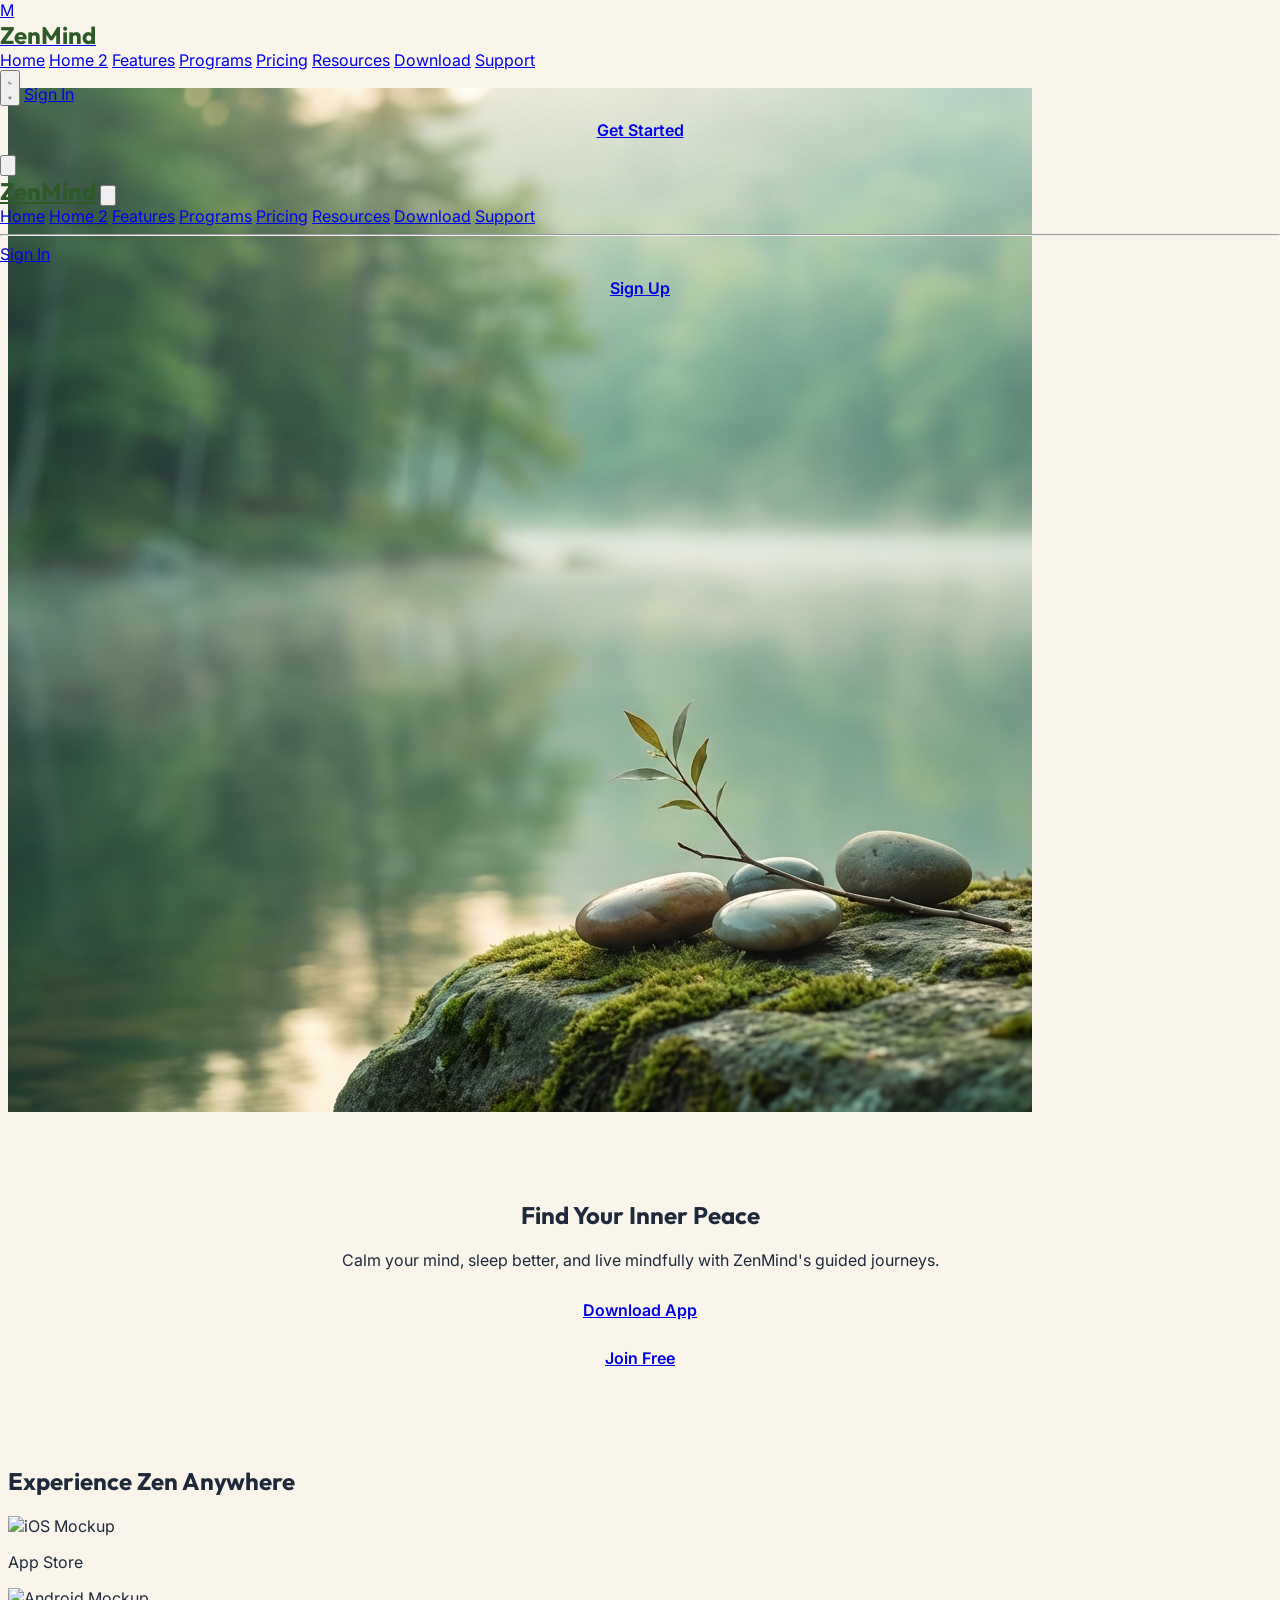
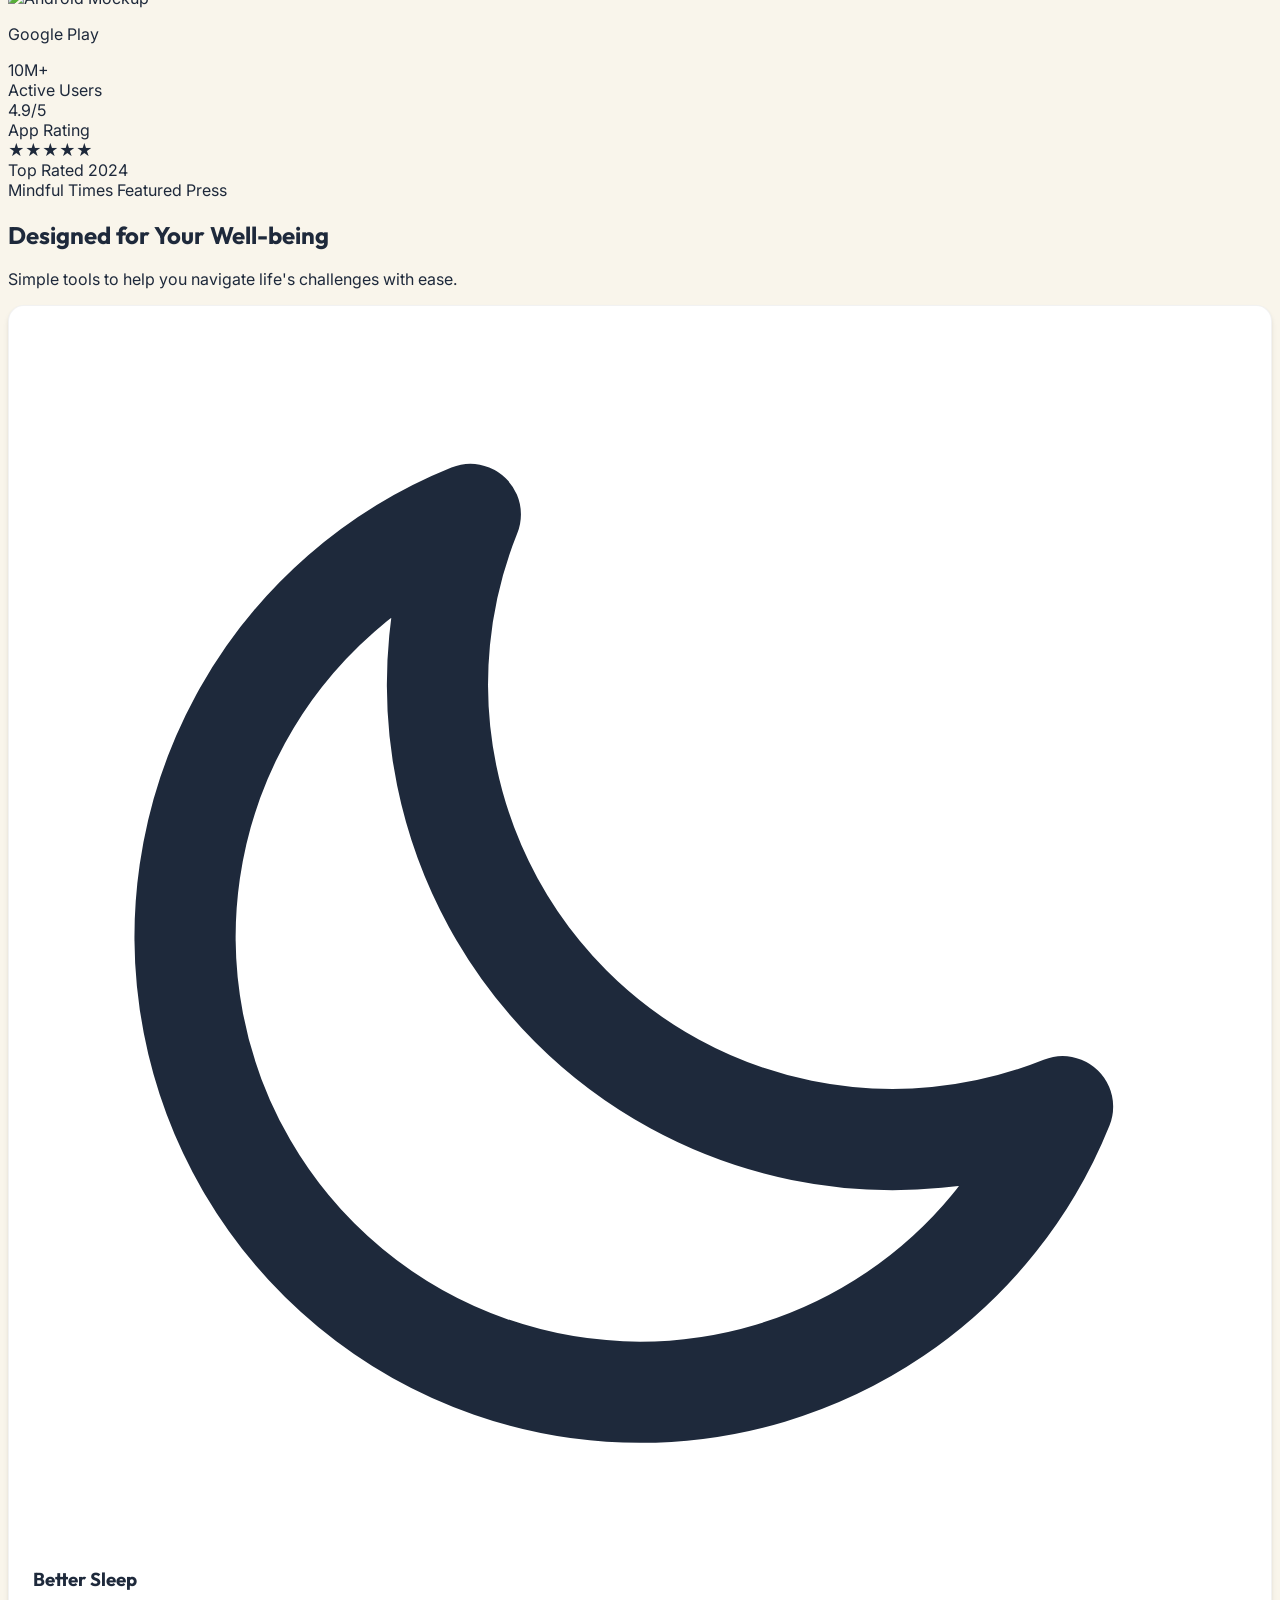
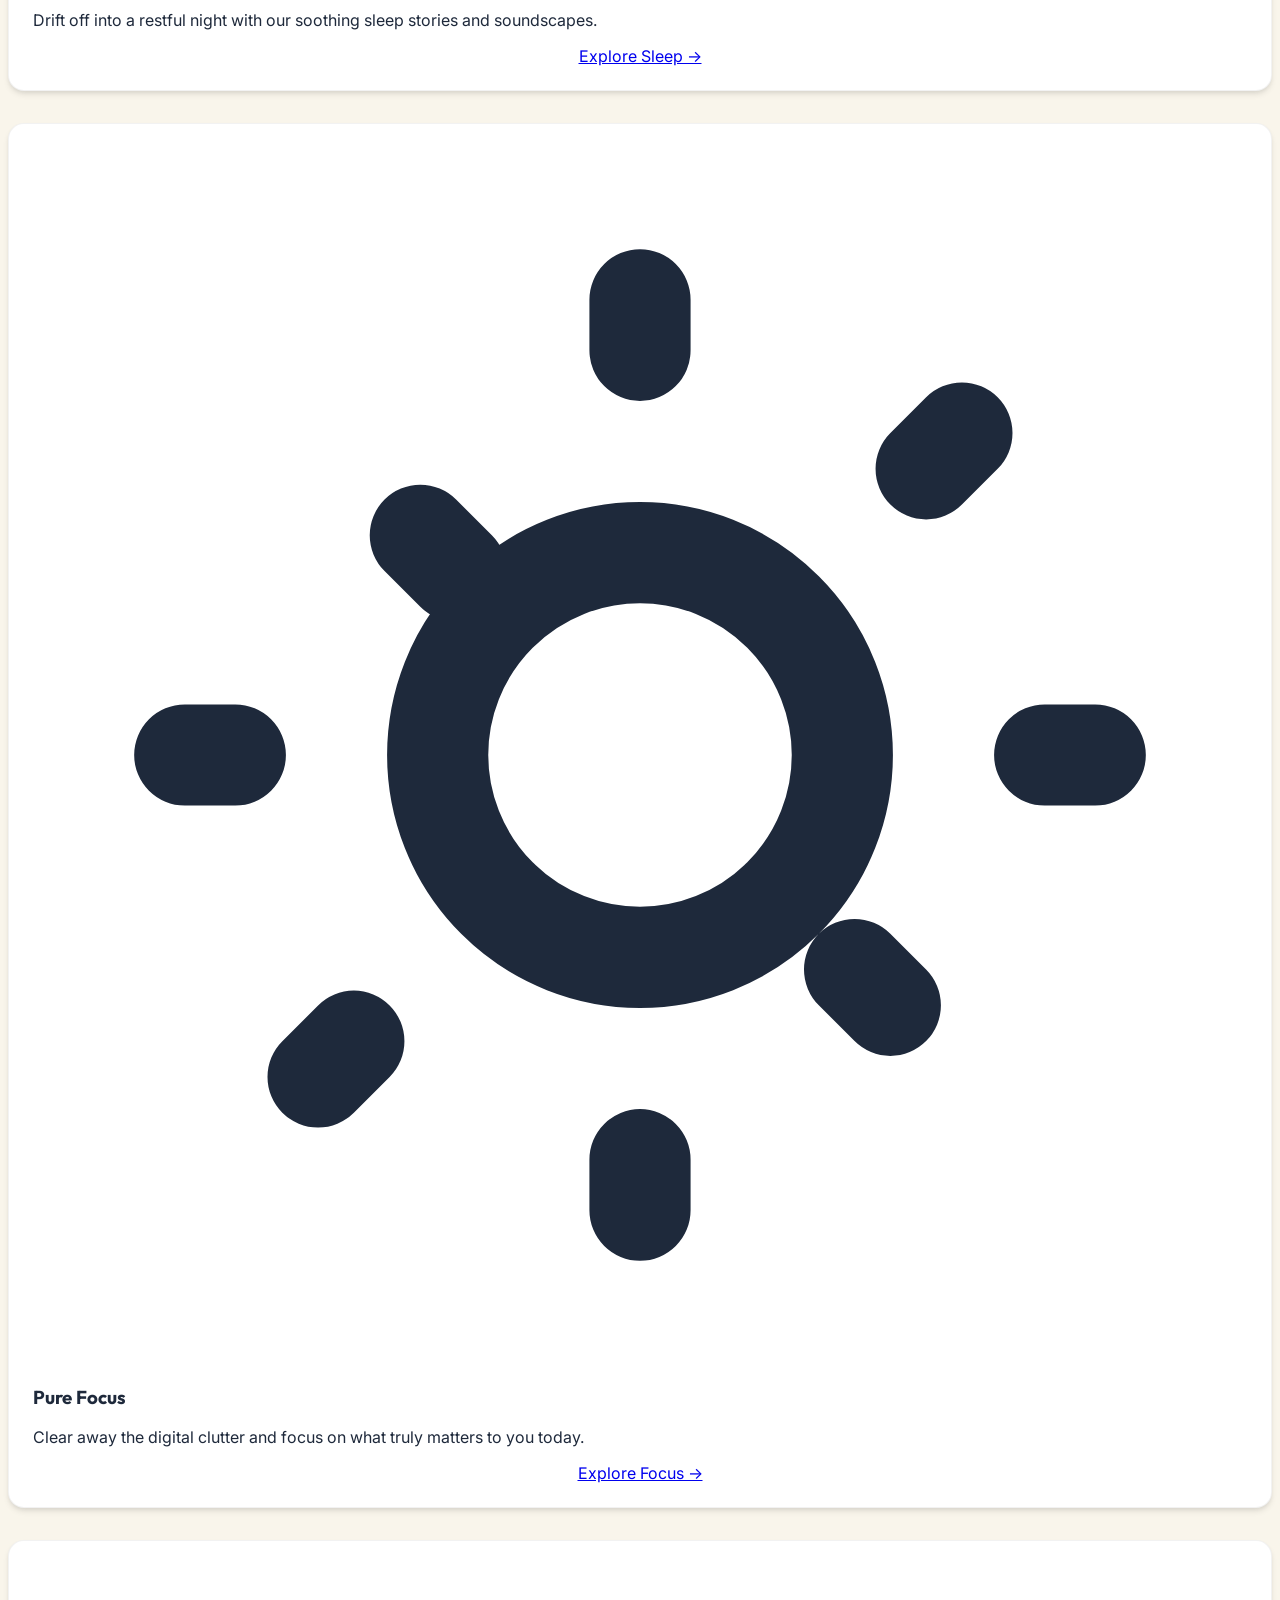
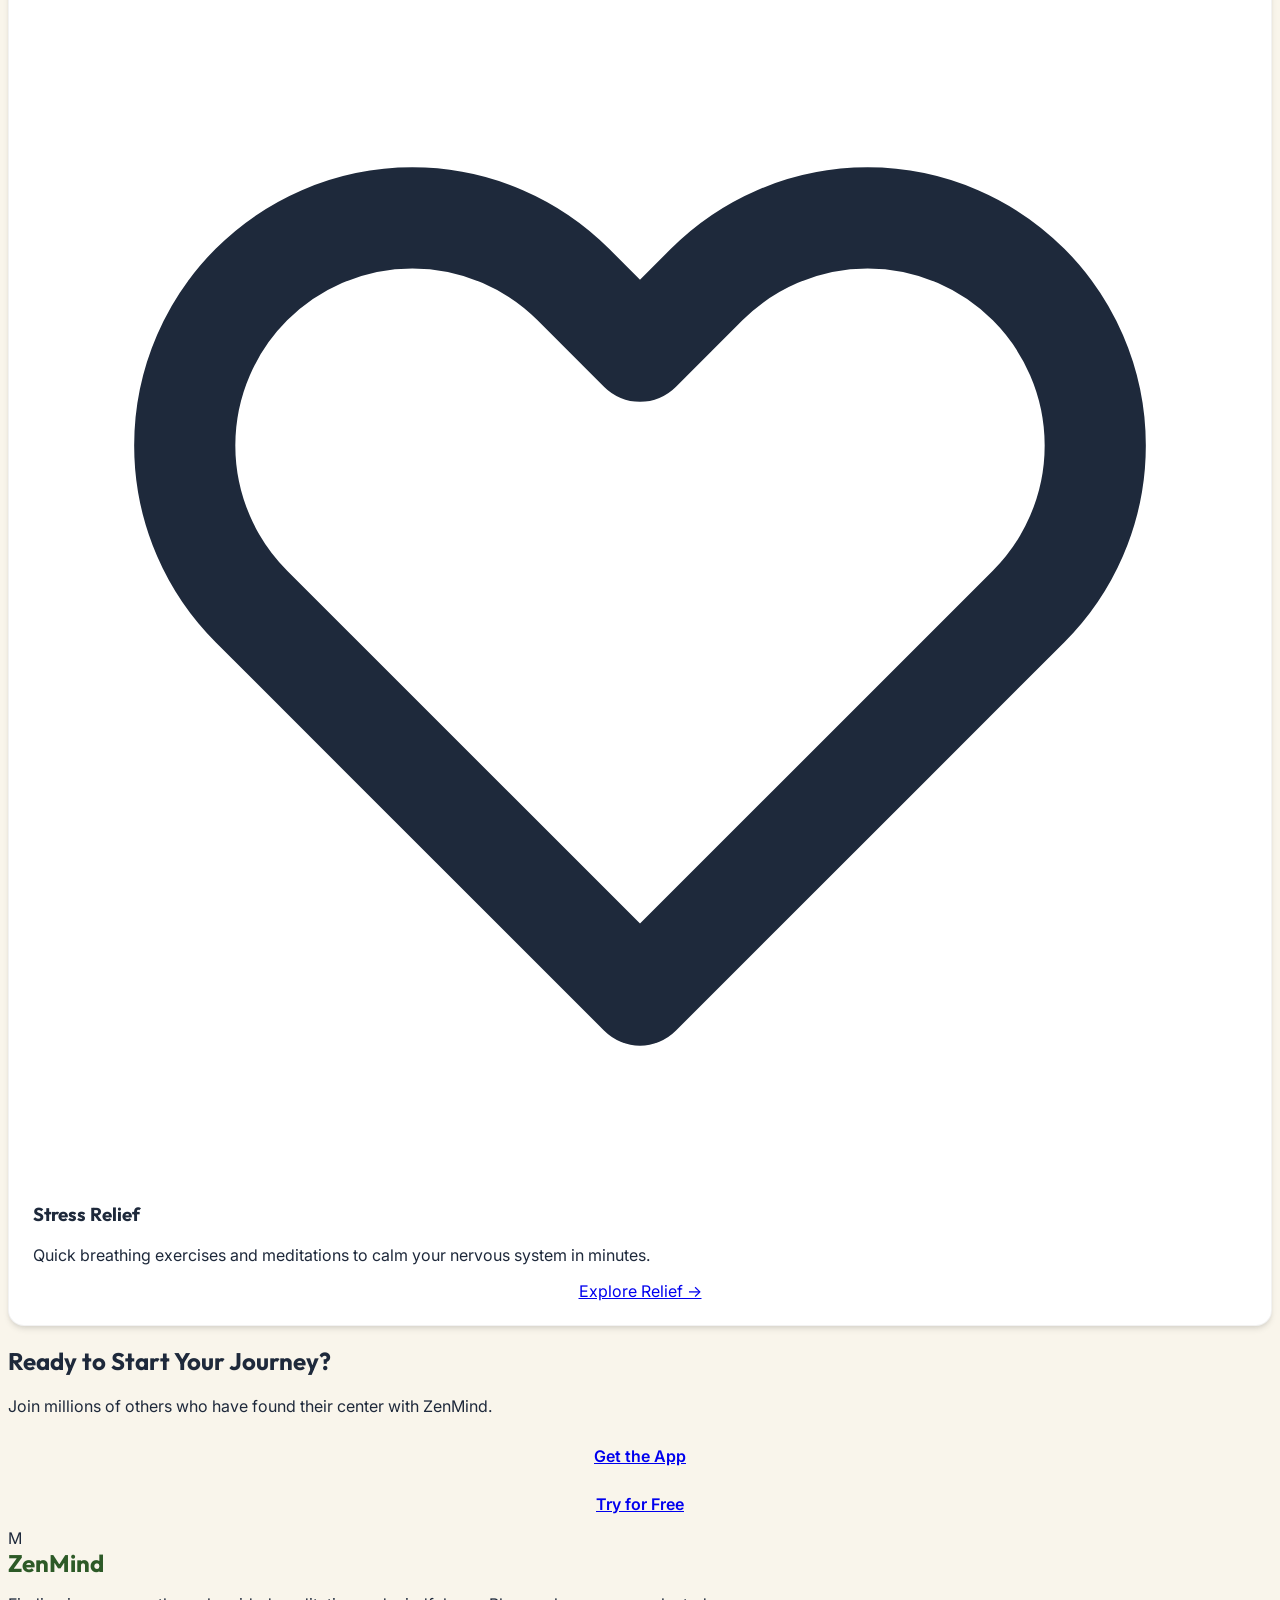
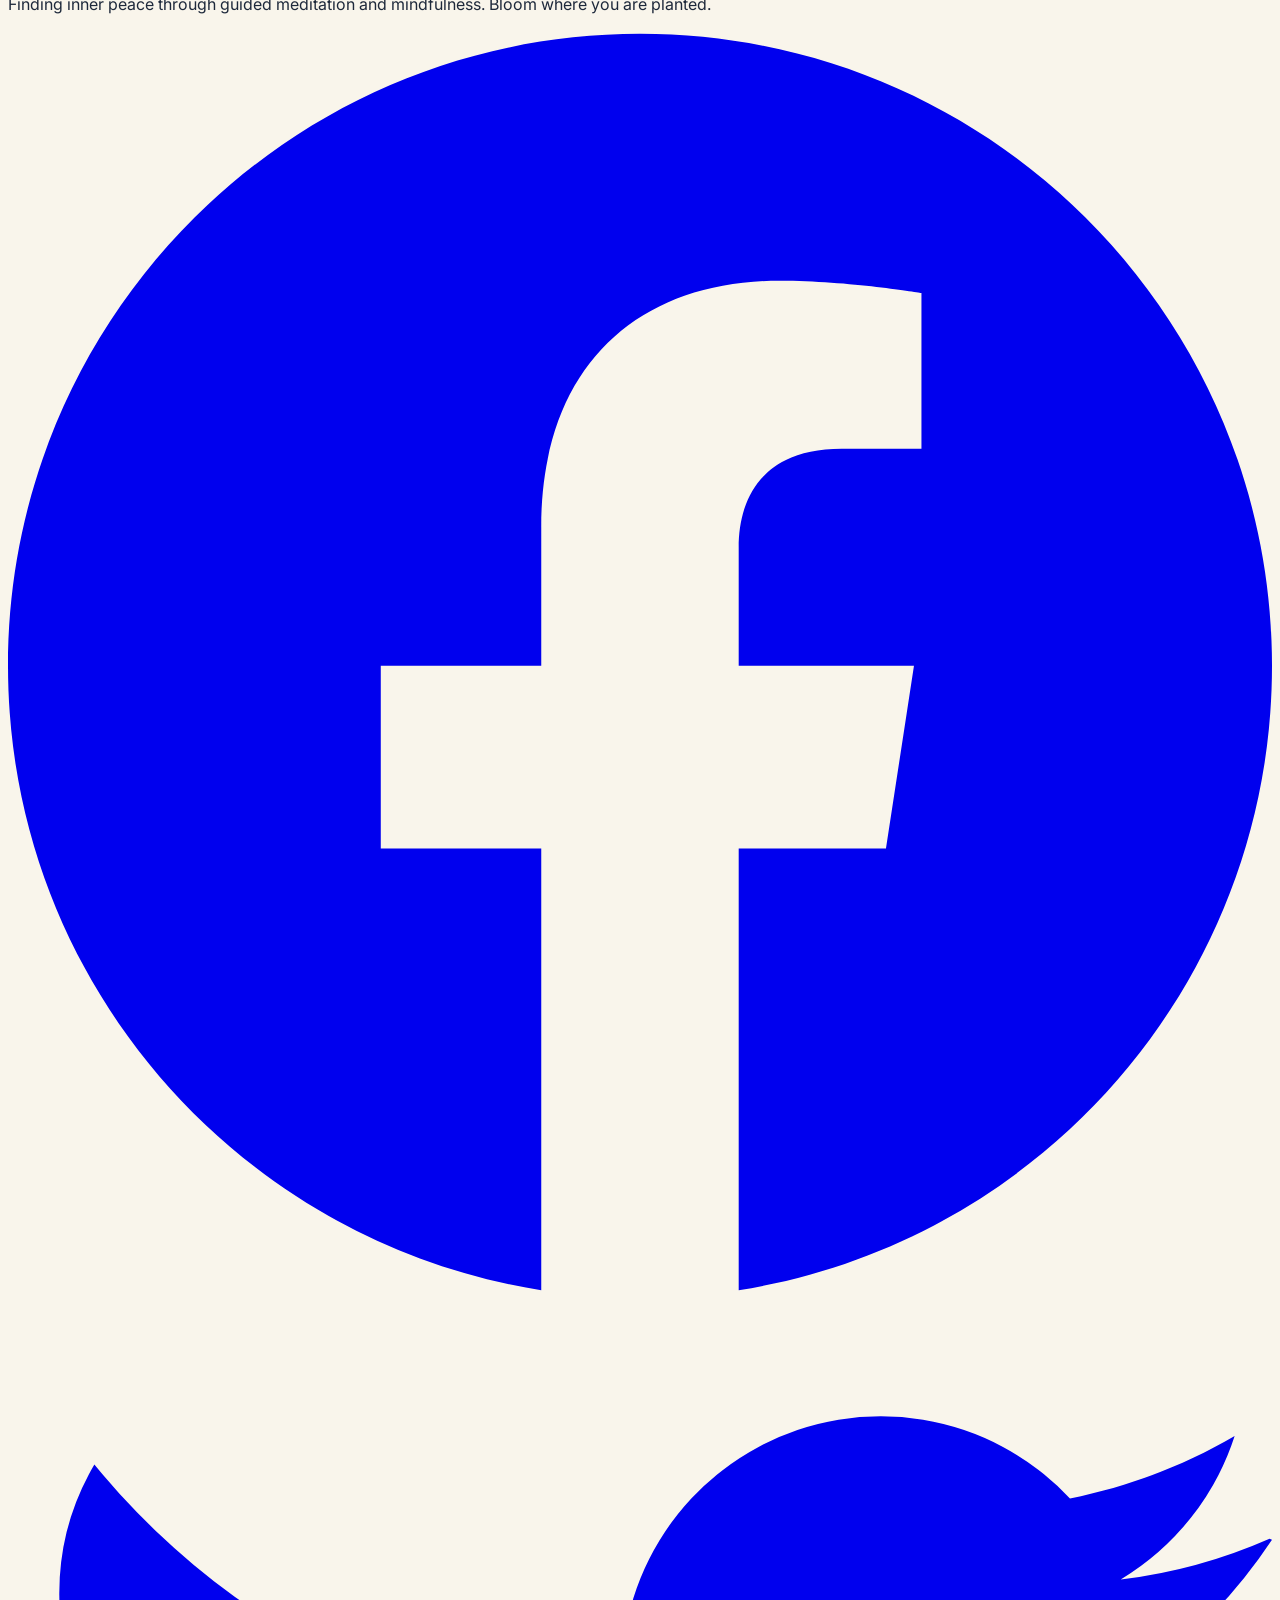
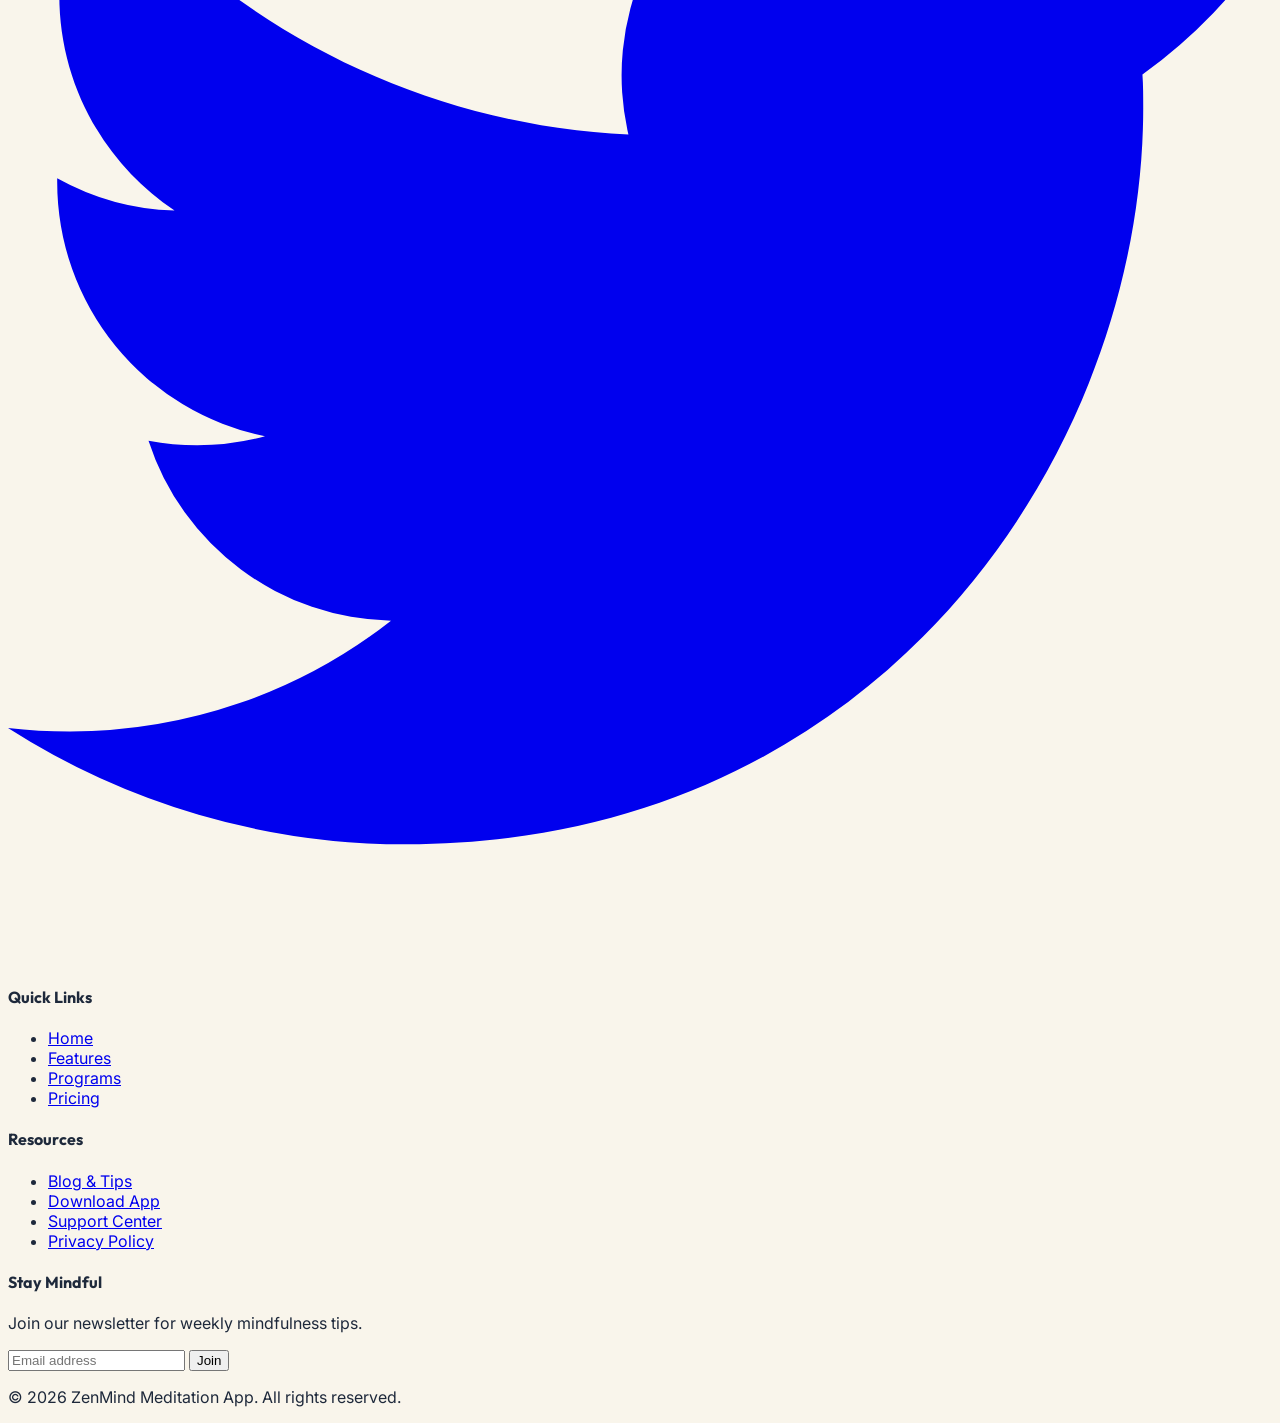
==== index.html @ dbe16c41 "first commit" ====
<!DOCTYPE html>
<html lang="en" class="light">
<head>
    <meta charset="UTF-8">
    <meta name="viewport" content="width=device-width, initial-scale=1.0">
    <title>ZenMind | Find Your Inner Peace</title>
    <link rel="icon" href="favicon.svg" type="image/svg+xml">
    
    <!-- Tailwind CSS CDN -->
    <script src="https://cdn.tailwindcss.com"></script>
    <script>
        tailwind.config = {
            darkMode: 'class',
            theme: {
                extend: {
                    colors: {
                        zenGreen: '#2D5A27',
                        skyBlue: '#A5C9CA',
                        softCream: '#F9F5EB',
                    }
                }
            }
        }
    </script>
    
    <link rel="stylesheet" href="css/styles.css">
    <link rel="stylesheet" href="https://cdnjs.cloudflare.com/ajax/libs/animate.css/4.1.1/animate.min.css"/>
</head>
<body class="bg-softCream dark:bg-slate-900 transition-colors duration-200">

    <!-- Header and Footer are injected by components.js -->

    <main>
        <!-- Hero Section -->
        <section class="relative min-h-[80vh] flex items-center justify-center overflow-hidden">
            <!-- Background Image with Overlay -->
            <div class="absolute inset-0 z-0">
                <img src="img/hero-bg.png" alt="Peaceful landscape" class="w-full h-full object-cover">
                <div class="absolute inset-0 bg-white/60 dark:bg-slate-900/70 backdrop-blur-[2px]"></div>
            </div>

            <!-- Content -->
            <div class="relative z-10 max-w-4xl px-4 text-center hero-title-container animate__animated animate__fadeIn">
                <h1 class="text-4xl md:text-6xl lg:text-7xl font-bold text-slate-900 dark:text-white mb-6 leading-tight">
                    Find Your Inner Peace
                </h1>
                <p class="text-lg md:text-xl text-slate-700 dark:text-slate-300 mb-10 max-w-2xl mx-auto font-medium">
                    Calm your mind, sleep better, and live mindfully with ZenMind's guided journeys.
                </p>
                <div class="flex flex-wrap justify-center gap-4">
                    <a href="download.html" class="btn-consistent bg-zenGreen text-white px-8 py-3 rounded-full hover:bg-green-800 hover-lift hover-glow text-lg">
                        Download App
                    </a>
                    <a href="signup.html" class="btn-consistent border-2 border-zenGreen text-zenGreen dark:text-green-400 dark:border-green-400 px-8 py-3 rounded-full hover:bg-zenGreen/10 hover-lift text-lg">
                        Join Free
                    </a>
                </div>
            </div>
        </section>

        <!-- App Preview Section -->
        <section class="py-20 px-4 bg-white dark:bg-slate-800">
            <div class="max-w-6xl mx-auto text-center">
                <h2 class="text-3xl md:text-4xl font-bold mb-12 dark:text-white">Experience Zen Anywhere</h2>
                <div class="flex flex-col md:flex-row items-center justify-center gap-12">
                    <div class="w-full max-w-xs hover-lift animate__animated animate__fadeInLeft">
                        <img src="https://via.placeholder.com/300x600.png?text=ZenMind+App+iOS" alt="iOS Mockup" class="rounded-[3rem] shadow-2xl border-8 border-slate-900">
                        <p class="mt-4 font-semibold dark:text-white">App Store</p>
                    </div>
                    <div class="hidden lg:block w-px h-64 bg-slate-200 dark:bg-slate-700"></div>
                    <div class="w-full max-w-xs hover-lift animate__animated animate__fadeInRight">
                        <img src="https://via.placeholder.com/300x600.png?text=ZenMind+App+Android" alt="Android Mockup" class="rounded-[3rem] shadow-2xl border-8 border-slate-900">
                        <p class="mt-4 font-semibold dark:text-white">Google Play</p>
                    </div>
                </div>
            </div>
        </section>

        <!-- Trust Signals -->
        <section class="py-12 bg-slate-50 dark:bg-slate-900 border-y border-slate-100 dark:border-slate-800">
            <div class="max-w-7xl mx-auto px-4">
                <div class="grid grid-cols-2 md:grid-cols-4 gap-8 text-center items-center">
                    <div>
                        <div class="text-3xl font-bold text-zenGreen">10M+</div>
                        <div class="text-sm text-slate-600 dark:text-slate-400 font-semibold mt-1 uppercase tracking-wider">Active Users</div>
                    </div>
                    <div>
                        <div class="text-3xl font-bold text-zenGreen">4.9/5</div>
                        <div class="text-sm text-slate-600 dark:text-slate-400 font-semibold mt-1 uppercase tracking-wider">App Rating</div>
                    </div>
                    <div class="flex justify-center flex-col items-center">
                        <div class="flex gap-1 text-yellow-500 mb-1">
                            ★★★★★
                        </div>
                        <div class="text-sm text-slate-600 dark:text-slate-400 font-semibold uppercase tracking-wider">Top Rated 2024</div>
                    </div>
                    <div class="flex flex-col items-center">
                         <span class="text-2xl font-serif italic text-slate-400">Mindful Times</span>
                         <span class="text-xs text-slate-500 uppercase">Featured Press</span>
                    </div>
                </div>
            </div>
        </section>

        <!-- Quick Benefits -->
        <section class="py-24 px-4 bg-softCream dark:bg-slate-800">
            <div class="max-w-7xl mx-auto">
                <div class="text-center mb-16">
                    <h2 class="text-3xl md:text-5xl font-bold mb-4 dark:text-white">Designed for Your Well-being</h2>
                    <p class="text-slate-700 dark:text-slate-300 max-w-2xl mx-auto font-medium">Simple tools to help you navigate life's challenges with ease.</p>
                </div>
                <div class="grid grid-cols-1 md:grid-cols-3 gap-8 card-grid-container">
                    <!-- Benefit 1 -->
                    <div class="card-premium flex flex-col items-center text-center group">
                        <div class="w-16 h-16 bg-blue-100 dark:bg-blue-900/30 rounded-2xl flex items-center justify-center text-blue-600 mb-6 group-hover:scale-110 transition-transform">
                            <svg class="w-8 h-8" fill="none" stroke="currentColor" viewBox="0 0 24 24"><path stroke-linecap="round" stroke-linejoin="round" stroke-width="2" d="M20.354 15.354A9 9 0 018.646 3.646 9.003 9.003 0 0012 21a9.003 9.003 0 008.354-5.646z"></path></svg>
                        </div>
                        <h3 class="text-xl font-bold mb-3 dark:text-white">Better Sleep</h3>
                        <p class="text-slate-600 dark:text-slate-400 mb-6 font-medium">Drift off into a restful night with our soothing sleep stories and soundscapes.</p>
                        <div class="card-cta-wrapper">
                            <a href="features.html" class="text-zenGreen font-bold hover:underline">Explore Sleep →</a>
                        </div>
                    </div>
                    <!-- Benefit 2 -->
                    <div class="card-premium flex flex-col items-center text-center group">
                        <div class="w-16 h-16 bg-green-100 dark:bg-green-900/30 rounded-2xl flex items-center justify-center text-zenGreen mb-6 group-hover:scale-110 transition-transform">
                            <svg class="w-8 h-8" fill="none" stroke="currentColor" viewBox="0 0 24 24"><path stroke-linecap="round" stroke-linejoin="round" stroke-width="2" d="M12 3v1m0 16v1m9-9h-1M4 12H3m15.364-6.364l-.707.707M6.343 17.657l-.707.707M16.242 16.242l.707.707M7.657 7.657l.707.707M16 12a4 4 0 11-8 0 4 4 0 018 0z"></path></svg>
                        </div>
                        <h3 class="text-xl font-bold mb-3 dark:text-white">Pure Focus</h3>
                        <p class="text-slate-600 dark:text-slate-400 mb-6 font-medium">Clear away the digital clutter and focus on what truly matters to you today.</p>
                        <div class="card-cta-wrapper">
                            <a href="features.html" class="text-zenGreen font-bold hover:underline">Explore Focus →</a>
                        </div>
                    </div>
                    <!-- Benefit 3 -->
                    <div class="card-premium flex flex-col items-center text-center group">
                        <div class="w-16 h-16 bg-orange-100 dark:bg-orange-900/30 rounded-2xl flex items-center justify-center text-orange-600 mb-6 group-hover:scale-110 transition-transform">
                            <svg class="w-8 h-8" fill="none" stroke="currentColor" viewBox="0 0 24 24"><path stroke-linecap="round" stroke-linejoin="round" stroke-width="2" d="M4.318 6.318a4.5 4.5 0 000 6.364L12 20.364l7.682-7.682a4.5 4.5 0 00-6.364-6.364L12 7.636l-1.318-1.318a4.5 4.5 0 00-6.364 0z"></path></svg>
                        </div>
                        <h3 class="text-xl font-bold mb-3 dark:text-white">Stress Relief</h3>
                        <p class="text-slate-600 dark:text-slate-400 mb-6 font-medium">Quick breathing exercises and meditations to calm your nervous system in minutes.</p>
                        <div class="card-cta-wrapper">
                            <a href="features.html" class="text-zenGreen font-bold hover:underline">Explore Relief →</a>
                        </div>
                    </div>
                </div>
            </div>
        </section>

        <!-- Final CTA Banner -->
        <section class="py-24 px-4 bg-zenGreen text-white text-center">
            <div class="max-w-4xl mx-auto">
                <h2 class="text-4xl md:text-5xl font-bold mb-6">Ready to Start Your Journey?</h2>
                <p class="text-xl mb-10 text-green-100 opacity-90">Join millions of others who have found their center with ZenMind.</p>
                <div class="flex flex-wrap justify-center gap-6">
                    <a href="download.html" class="btn-consistent bg-white text-zenGreen hover:bg-green-50 hover-lift text-lg px-10">Get the App</a>
                    <a href="signup.html" class="btn-consistent border-2 border-white text-white hover:bg-white/10 hover-lift text-lg px-10">Try for Free</a>
                </div>
            </div>
        </section>
    </main>

    <!-- Shared Components Loader -->
    <script src="js/components.js"></script>
    <script>
        // Smooth scrolling for anchor links
        document.querySelectorAll('a[href^="#"]').forEach(anchor => {
            anchor.addEventListener('click', function (e) {
                e.preventDefault();
                document.querySelector(this.getAttribute('href')).scrollIntoView({
                    behavior: 'smooth'
                });
            });
        });
    </script>
</body>
</html>
---- css/styles.css ----
@import url('https://fonts.googleapis.com/css2?family=Inter:wght@300;400;500;600;700&family=Outfit:wght@400;500;600;700&display=swap');

:root {
    --brand-primary: #2D5A27; /* Zen Green */
    --brand-secondary: #A5C9CA; /* Sky Blue */
    --brand-accent: #E7AB79; /* Soft Peach/Orange */
    --bg-light: #F9F5EB; /* Soft Cream */
    --bg-dark: #1E293B; /* Deep Charcoal */
    --card-light: #FFFFFF;
    --card-dark: #334155;
    --text-primary-light: #1E293B;
    --text-secondary-light: #64748B;
    --text-primary-dark: #F8FAFC;
    --text-secondary-dark: #CBD5E1;
    
    /* Consistency tokens */
    --nav-height-desktop: 80px;
    --nav-height-mobile: 64px;
    --btn-height: 48px;
    --btn-radius: 8px;
    --transition-fast: 0.2s ease-in-out;
}

/* Dark/Light Mode Utilities */
html.dark {
    background-color: var(--bg-dark);
    color: var(--text-primary-dark);
}

html.light {
    background-color: var(--bg-light);
    color: var(--text-primary-light);
}

body {
    font-family: 'Inter', sans-serif;
    transition: background-color var(--transition-fast), color var(--transition-fast);
}

h1, h2, h3, h4, .brand-font {
    font-family: 'Outfit', sans-serif;
    font-weight: 700;
}

/* Requirement: Brand name font consistency */
.brand-name {
    font-size: 1.5rem;
    font-weight: 700;
    color: var(--brand-primary);
}

/* Requirement: Button height consistency */
.btn-consistent {
    height: var(--btn-height);
    display: flex;
    align-items: center;
    justify-content: center;
    padding: 0 1.5rem;
    border-radius: var(--btn-radius);
    transition: all var(--transition-fast);
    font-weight: 600;
}

/* Requirement: Card contrast */
.card-premium {
    background-color: var(--card-light);
    border: 1px solid rgba(0, 0, 0, 0.05);
    box-shadow: 0 4px 6px -1px rgba(0, 0, 0, 0.1), 0 2px 4px -1px rgba(0, 0, 0, 0.06);
    border-radius: 1rem;
    padding: 1.5rem;
}

.dark .card-premium {
    background-color: var(--card-dark);
    border-color: rgba(255, 255, 255, 0.1);
}

/* Animations */
.hover-lift {
    transition: transform var(--transition-fast);
}
.hover-lift:hover {
    transform: translateY(-4px);
}

.hover-glow:hover {
    box-shadow: 0 0 15px rgba(45, 90, 39, 0.4);
}

/* Requirement: Scrollbar fix */
.fixed-nav {
    position: fixed;
    top: 0;
    left: 0;
    right: 0;
    z-index: 50;
    background: inherit;
}

/* Requirement: Center H1 and spacing */
.hero-title-container {
    padding-top: 4rem;
    padding-bottom: 4rem;
    text-align: center;
}

/* Requirement: CTA alignment in cards */
.card-grid-container {
    display: grid;
    gap: 2rem;
}

.card-cta-wrapper {
    margin-top: auto;
    display: flex;
    justify-content: center;
}

/* Requirement: Footer link visibility */
.footer-link:hover {
    color: var(--brand-secondary) !important;
}

/* Dashboard Sidebar */
.dashboard-sidebar {
    height: 100vh;
    position: sticky;
    top: 0;
}

.active-nav-item {
    background-color: rgba(45, 90, 39, 0.1);
    color: var(--brand-primary);
    border-left: 4px solid var(--brand-primary);
}
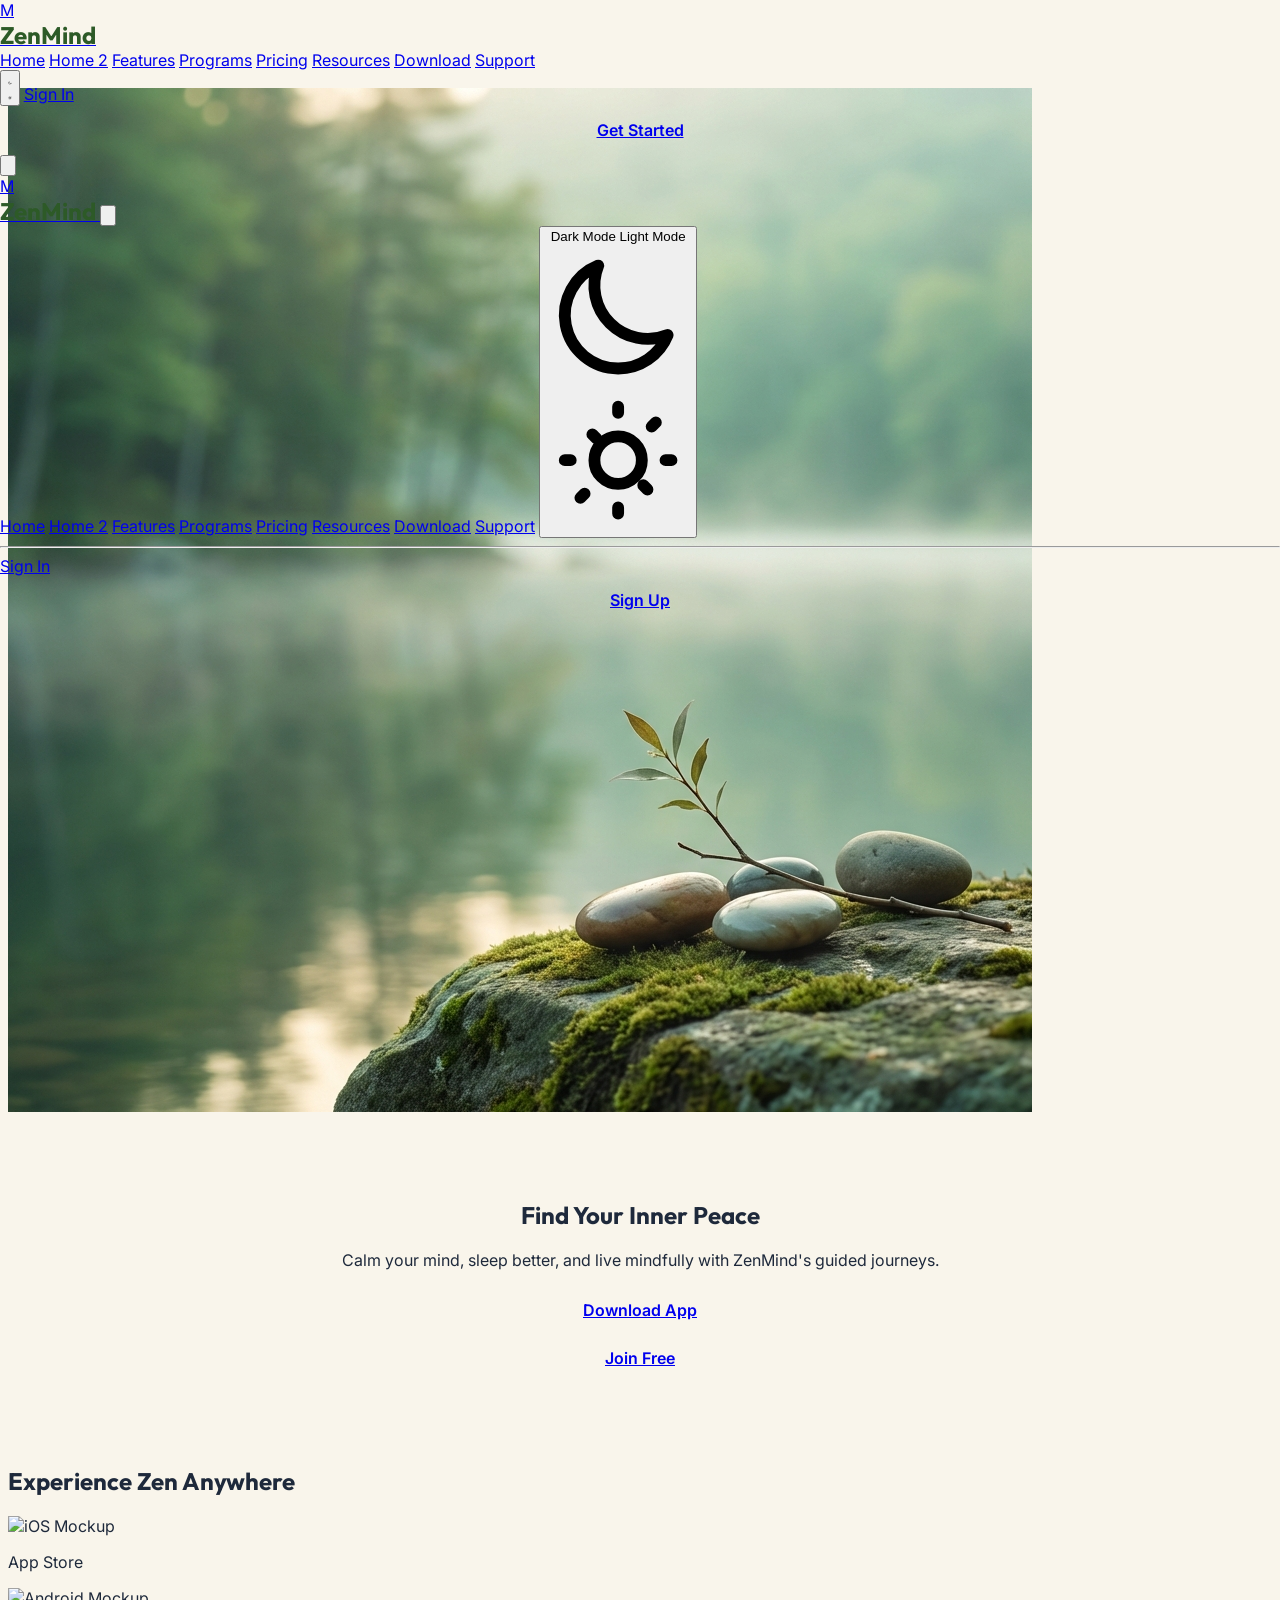
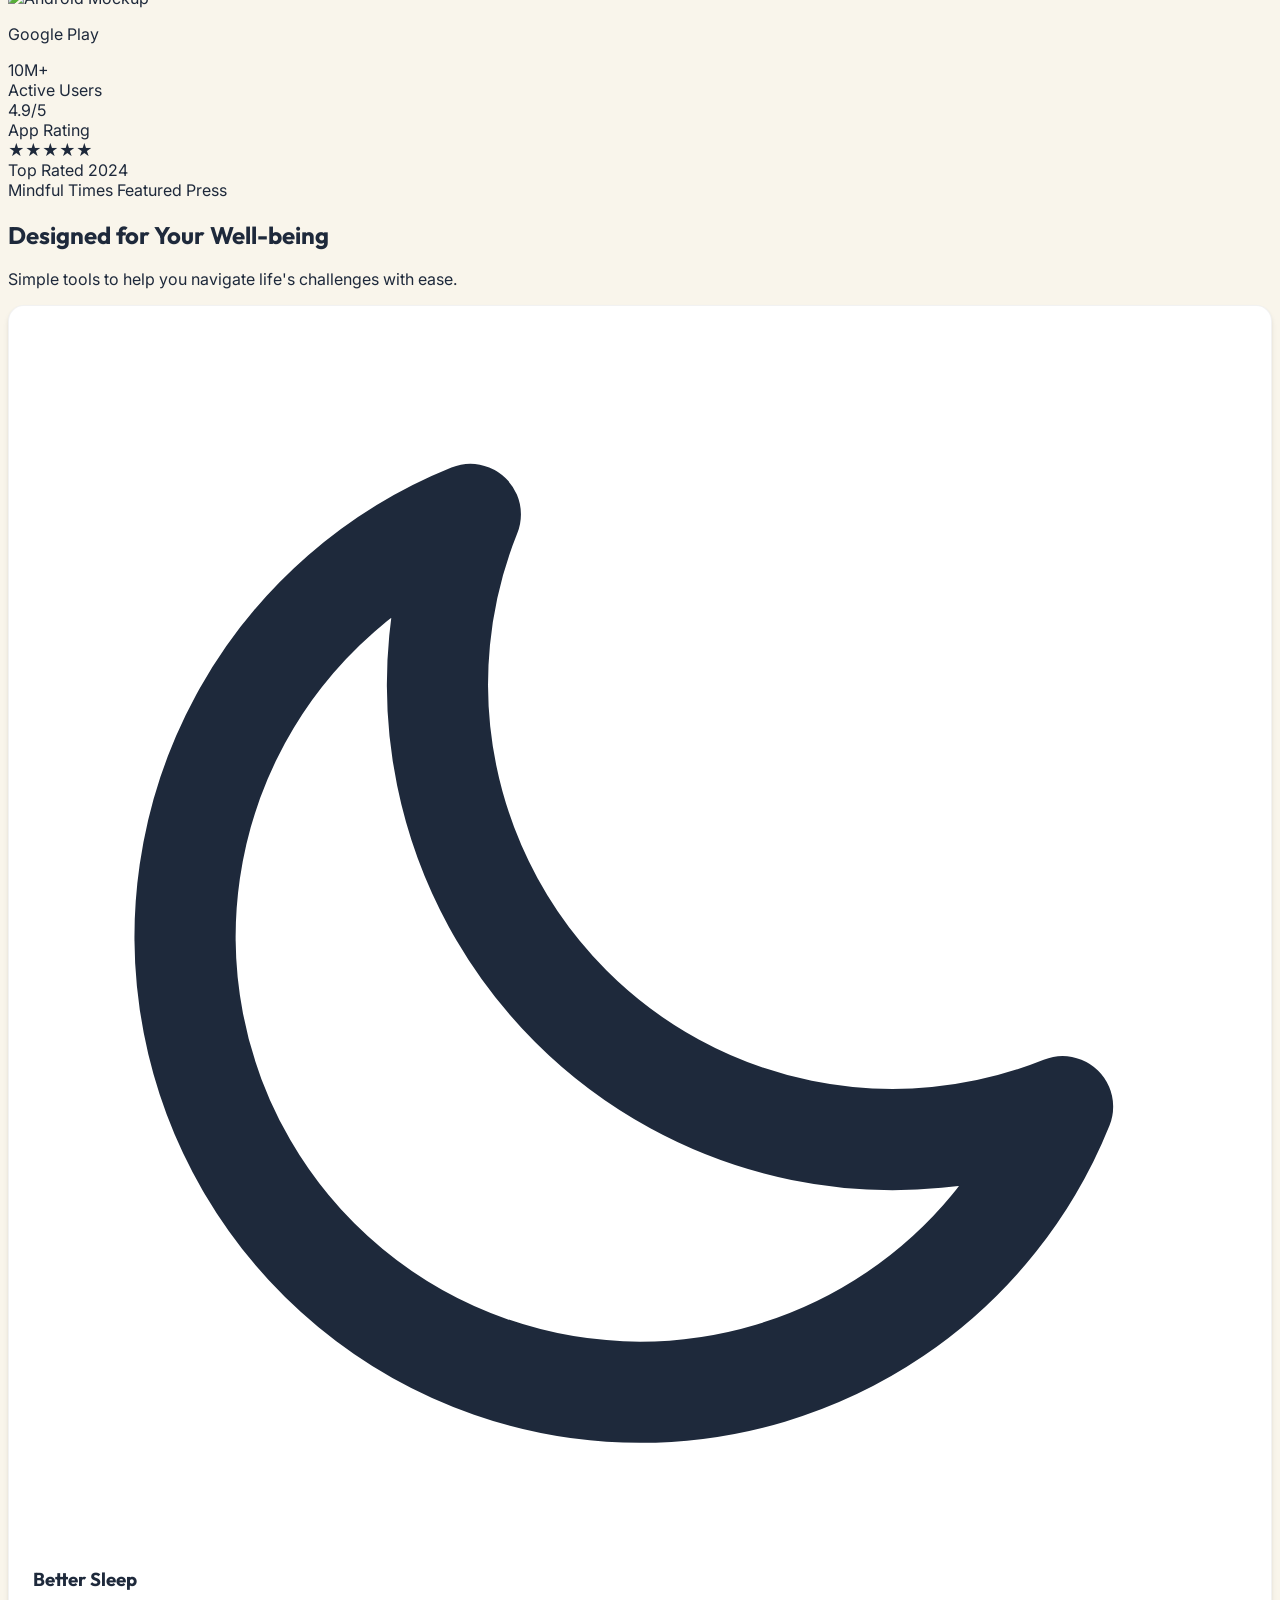
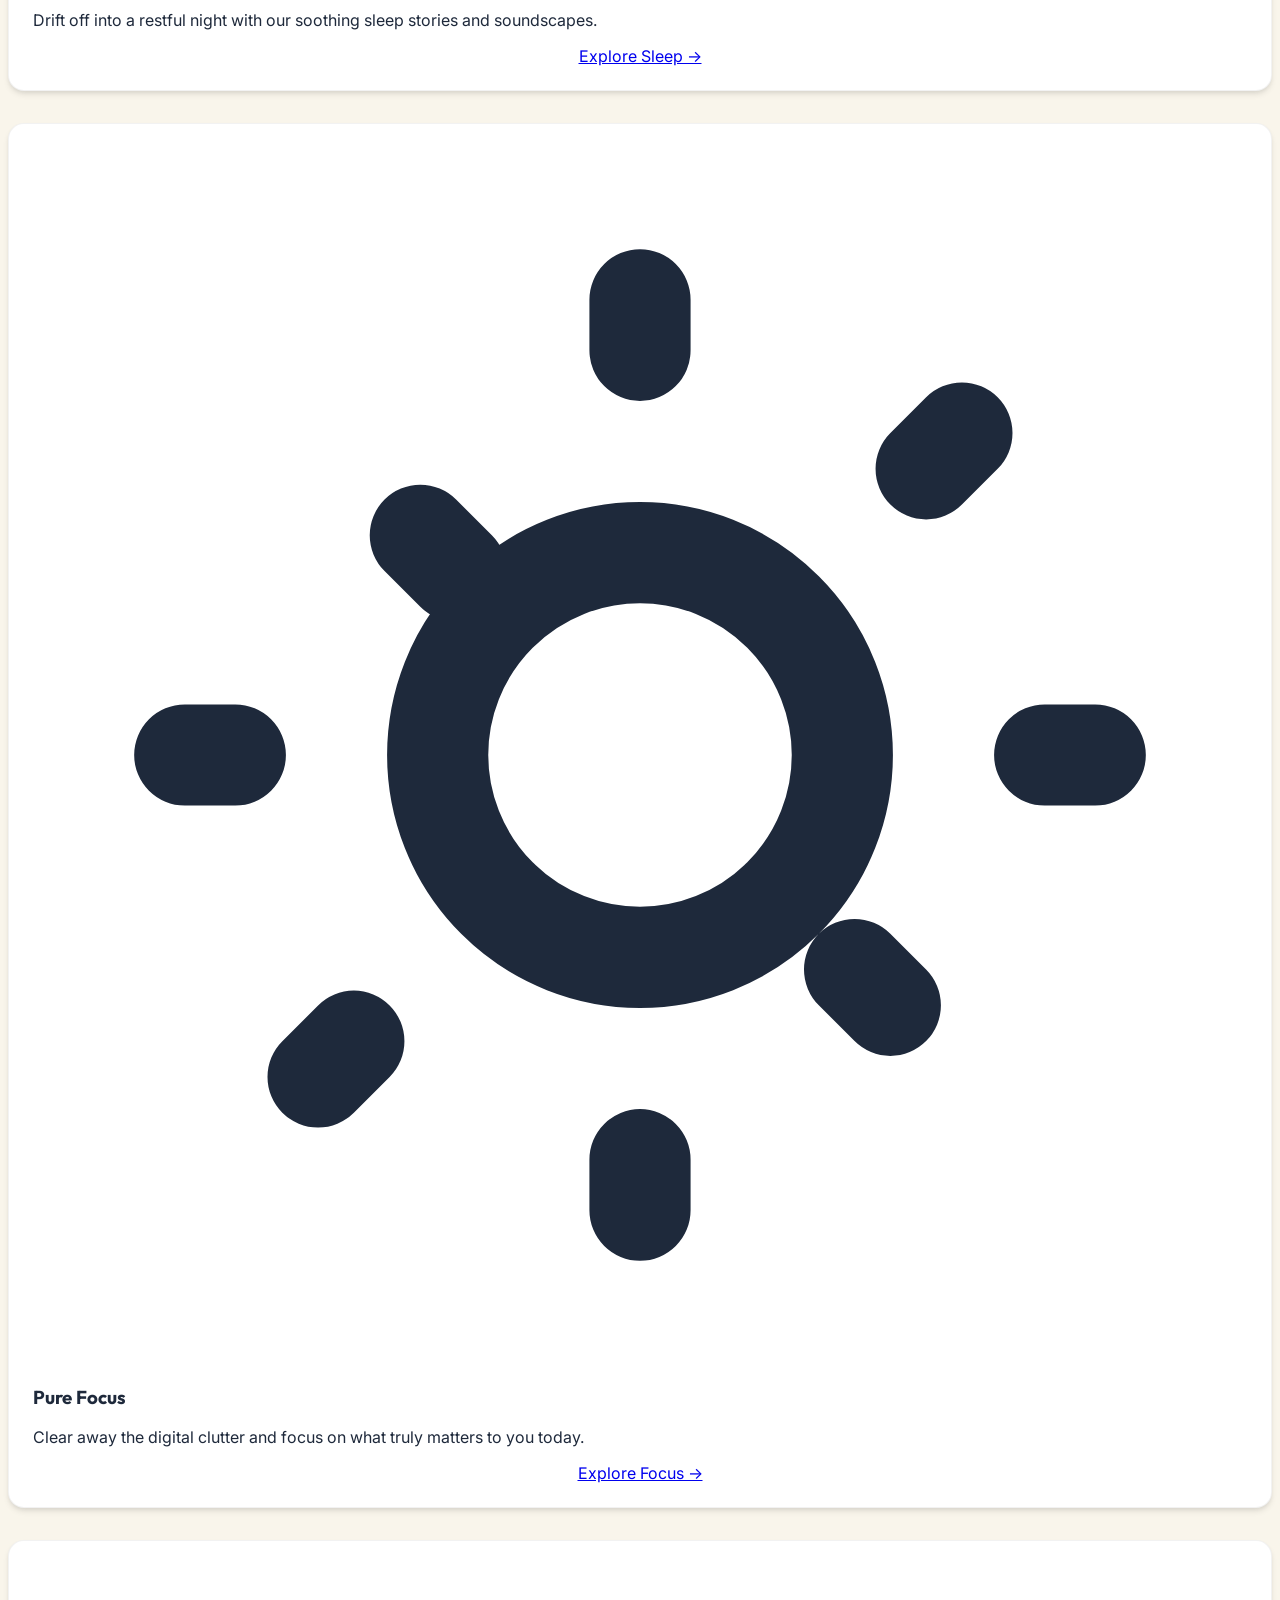
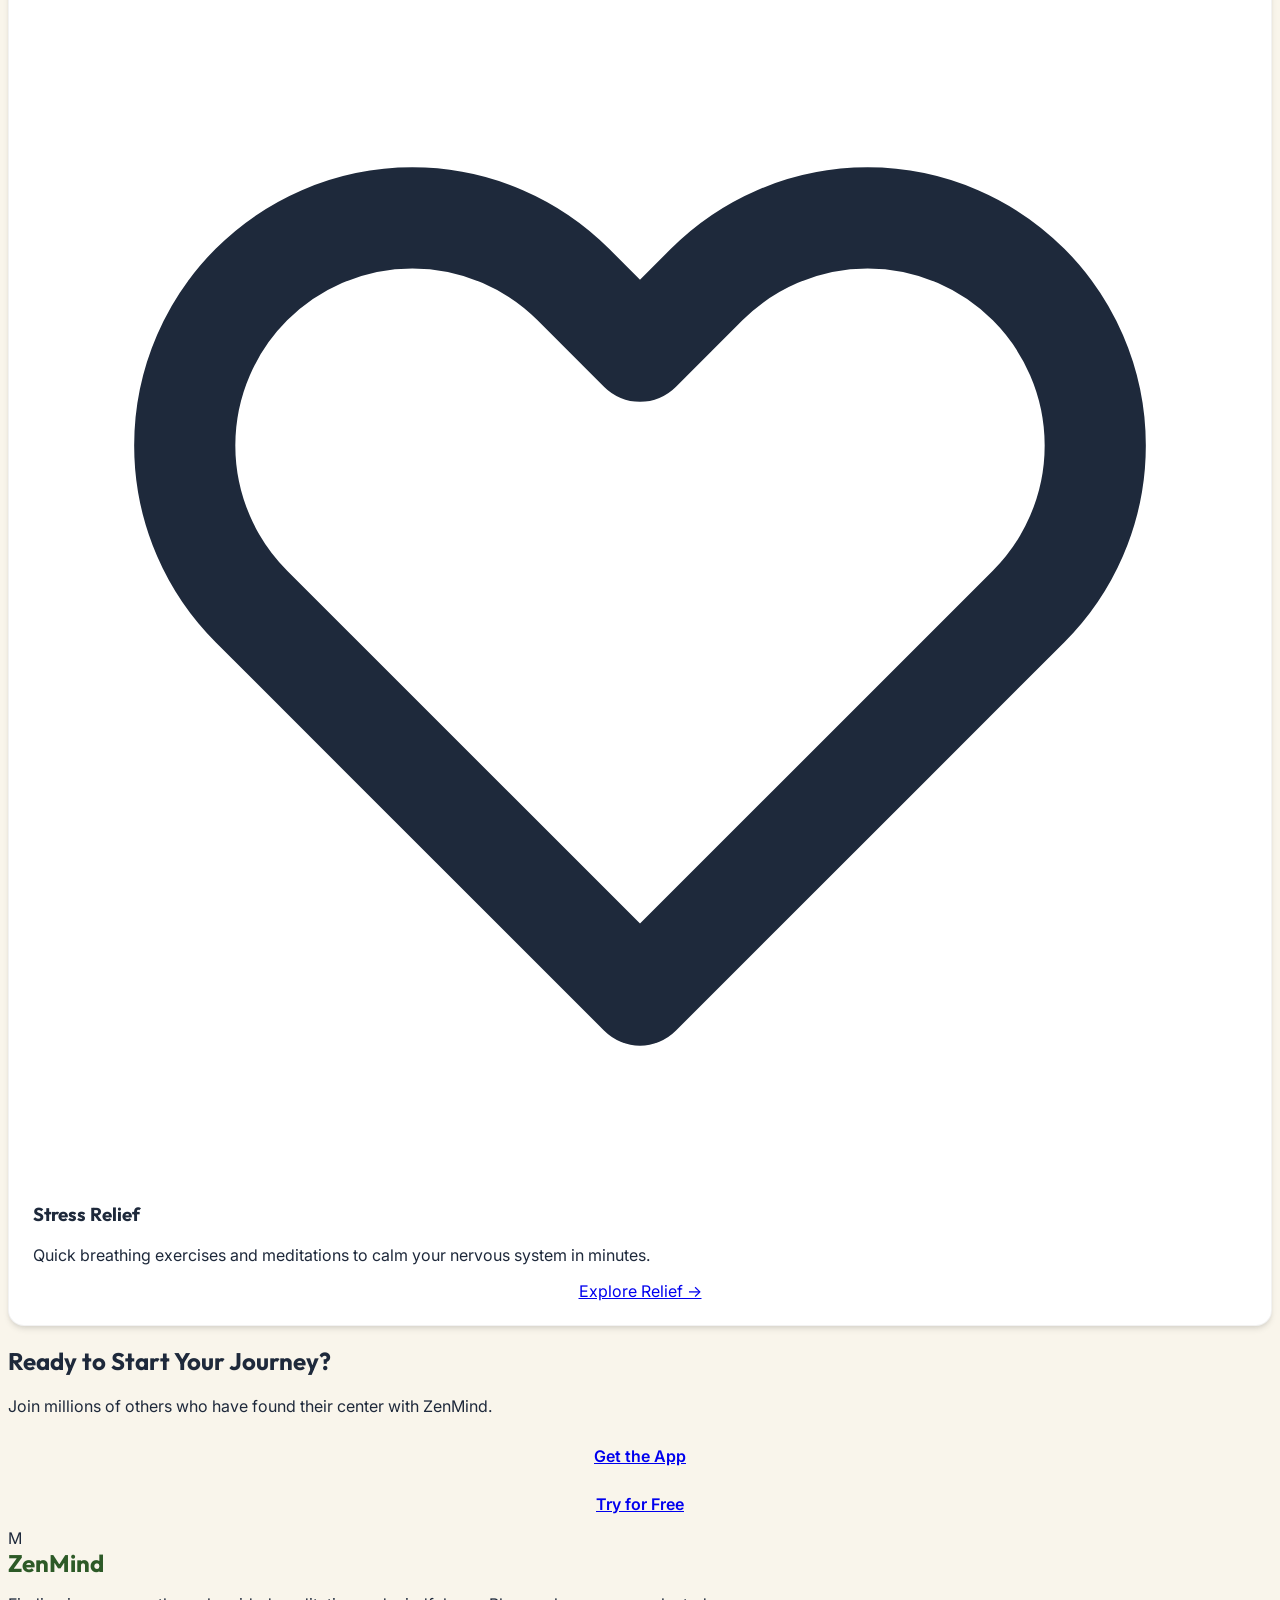
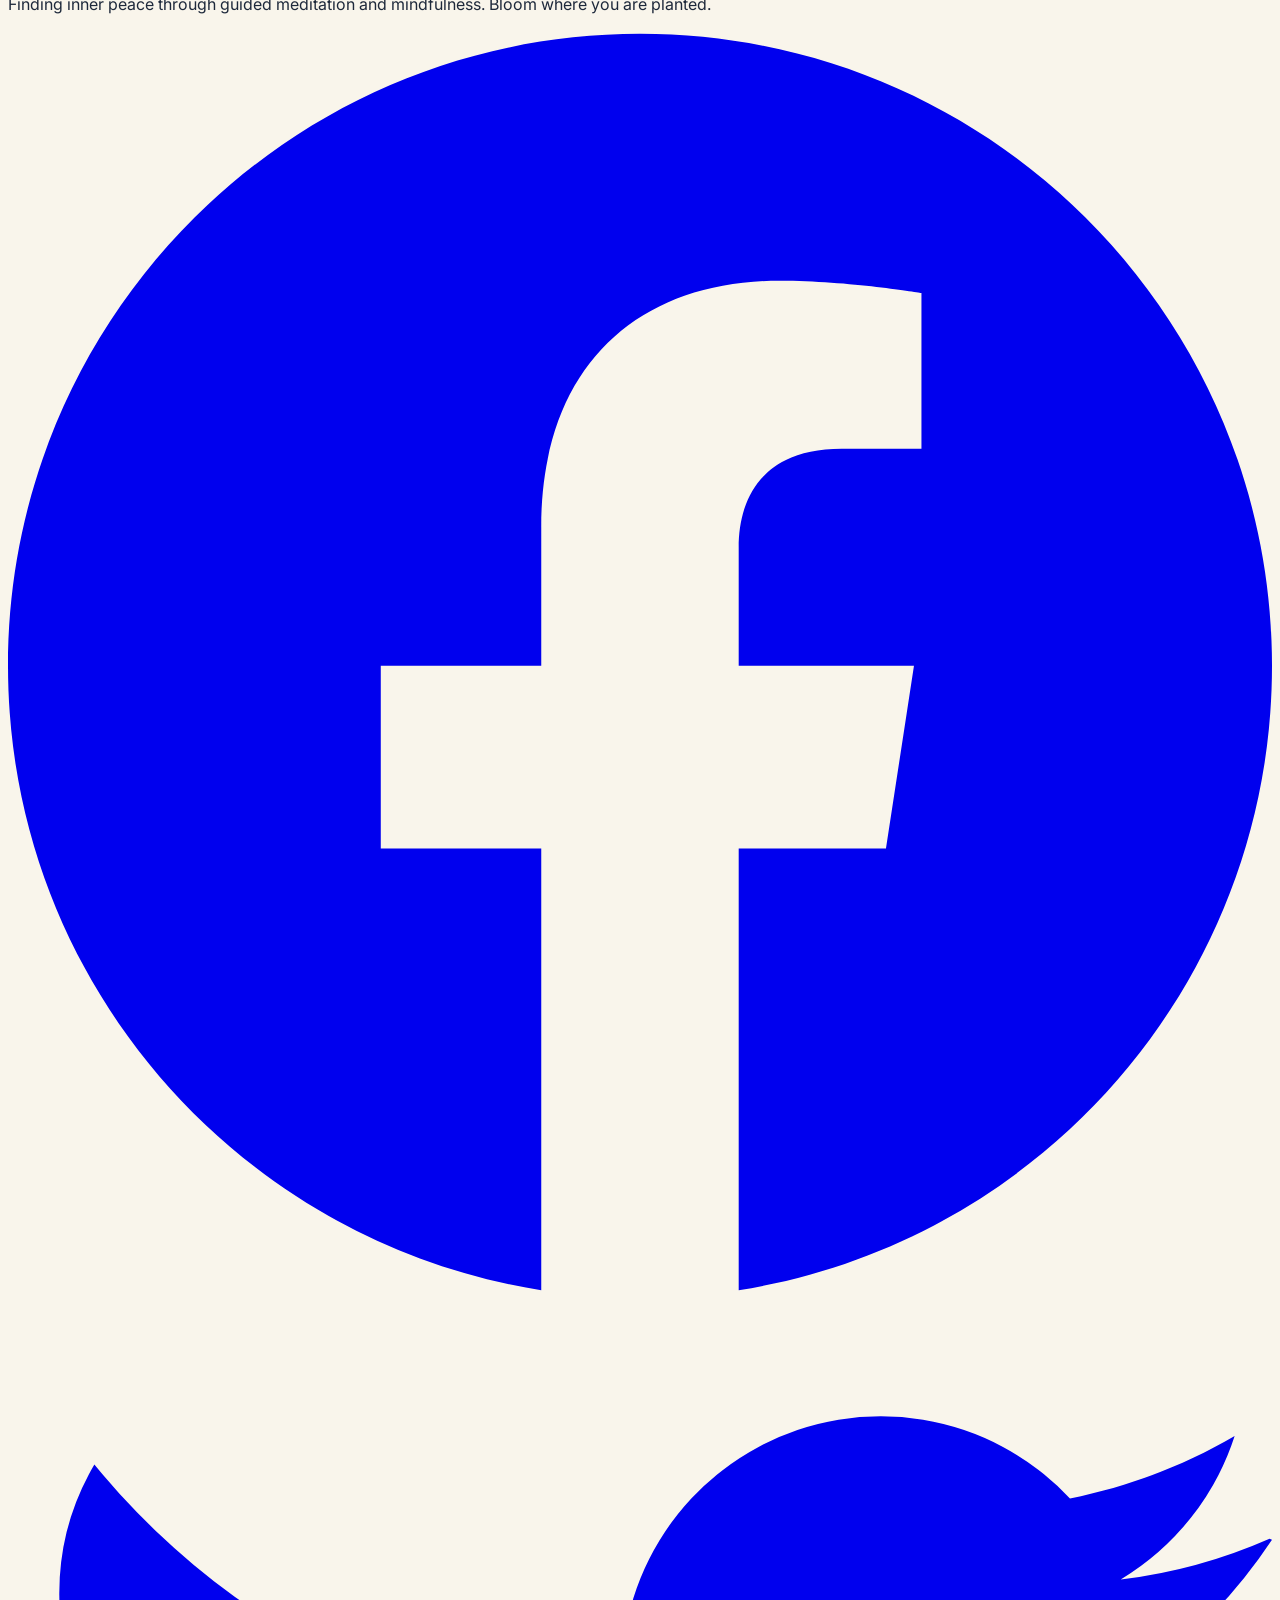
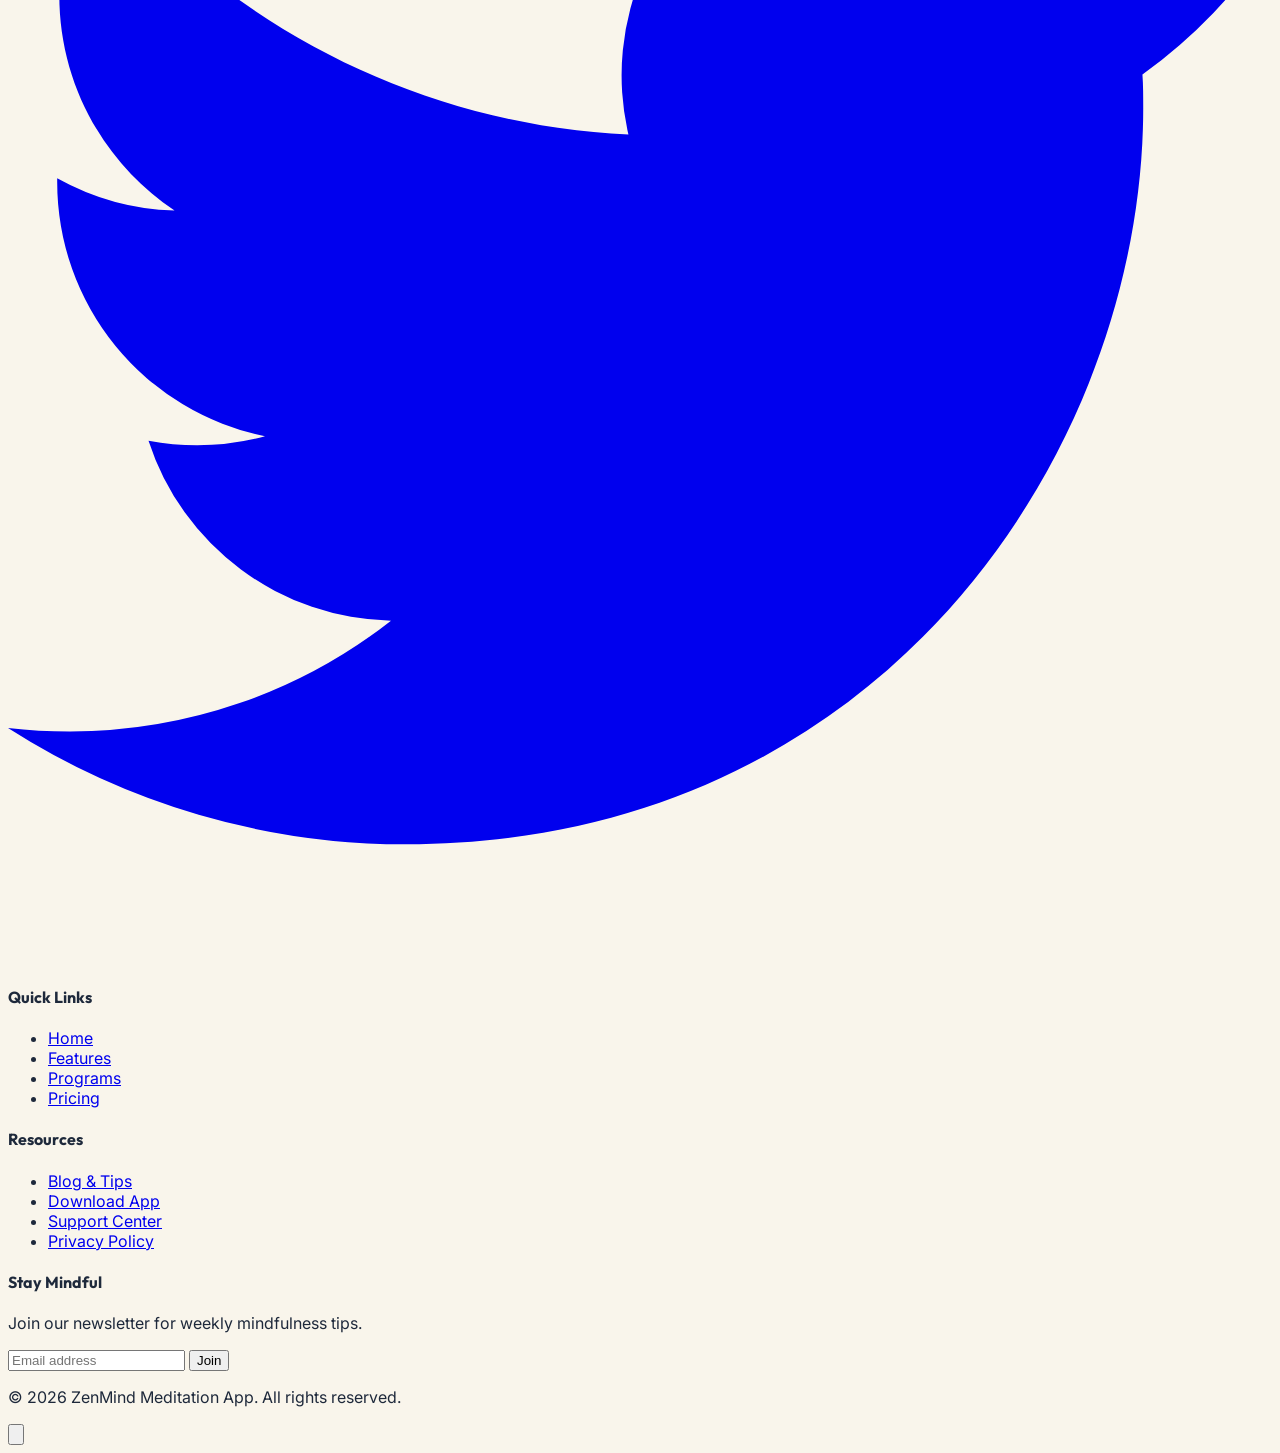
==== commit fa1012b4: "i made the some changes" ====
--- a/index.html
+++ b/index.html
@@ -1,11 +1,12 @@
 <!DOCTYPE html>
 <html lang="en" class="light">
+
 <head>
     <meta charset="UTF-8">
     <meta name="viewport" content="width=device-width, initial-scale=1.0">
     <title>ZenMind | Find Your Inner Peace</title>
     <link rel="icon" href="favicon.svg" type="image/svg+xml">
-    
+
     <!-- Tailwind CSS CDN -->
     <script src="https://cdn.tailwindcss.com"></script>
     <script>
@@ -22,10 +23,11 @@
             }
         }
     </script>
-    
+
     <link rel="stylesheet" href="css/styles.css">
-    <link rel="stylesheet" href="https://cdnjs.cloudflare.com/ajax/libs/animate.css/4.1.1/animate.min.css"/>
+    <link rel="stylesheet" href="https://cdnjs.cloudflare.com/ajax/libs/animate.css/4.1.1/animate.min.css" />
 </head>
+
 <body class="bg-softCream dark:bg-slate-900 transition-colors duration-200">
 
     <!-- Header and Footer are injected by components.js -->
@@ -40,18 +42,22 @@
             </div>
 
             <!-- Content -->
-            <div class="relative z-10 max-w-4xl px-4 text-center hero-title-container animate__animated animate__fadeIn">
-                <h1 class="text-4xl md:text-6xl lg:text-7xl font-bold text-slate-900 dark:text-white mb-6 leading-tight">
+            <div
+                class="relative z-10 max-w-4xl px-4 text-center hero-title-container animate__animated animate__fadeIn">
+                <h1
+                    class="text-4xl md:text-6xl lg:text-7xl font-bold text-slate-900 dark:text-white mb-6 leading-tight">
                     Find Your Inner Peace
                 </h1>
                 <p class="text-lg md:text-xl text-slate-700 dark:text-slate-300 mb-10 max-w-2xl mx-auto font-medium">
                     Calm your mind, sleep better, and live mindfully with ZenMind's guided journeys.
                 </p>
                 <div class="flex flex-wrap justify-center gap-4">
-                    <a href="download.html" class="btn-consistent bg-zenGreen text-white px-8 py-3 rounded-full hover:bg-green-800 hover-lift hover-glow text-lg">
+                    <a href="download.html"
+                        class="btn-consistent bg-zenGreen text-white px-8 py-3 rounded-full hover:bg-green-800 hover-lift hover-glow text-lg">
                         Download App
                     </a>
-                    <a href="signup.html" class="btn-consistent border-2 border-zenGreen text-zenGreen dark:text-green-400 dark:border-green-400 px-8 py-3 rounded-full hover:bg-zenGreen/10 hover-lift text-lg">
+                    <a href="signup.html"
+                        class="btn-consistent border-2 border-zenGreen text-zenGreen dark:text-green-400 dark:border-green-400 px-8 py-3 rounded-full hover:bg-zenGreen/10 hover-lift text-lg">
                         Join Free
                     </a>
                 </div>
@@ -64,12 +70,14 @@
                 <h2 class="text-3xl md:text-4xl font-bold mb-12 dark:text-white">Experience Zen Anywhere</h2>
                 <div class="flex flex-col md:flex-row items-center justify-center gap-12">
                     <div class="w-full max-w-xs hover-lift animate__animated animate__fadeInLeft">
-                        <img src="https://via.placeholder.com/300x600.png?text=ZenMind+App+iOS" alt="iOS Mockup" class="rounded-[3rem] shadow-2xl border-8 border-slate-900">
+                        <img src="https://i.pinimg.com/1200x/09/4c/5f/094c5f601778ca5c907cddcbacff17a5.jpg"
+                            alt="iOS Mockup" class="rounded-[3rem] shadow-2xl border-8 border-slate-900">
                         <p class="mt-4 font-semibold dark:text-white">App Store</p>
                     </div>
                     <div class="hidden lg:block w-px h-64 bg-slate-200 dark:bg-slate-700"></div>
                     <div class="w-full max-w-xs hover-lift animate__animated animate__fadeInRight">
-                        <img src="https://via.placeholder.com/300x600.png?text=ZenMind+App+Android" alt="Android Mockup" class="rounded-[3rem] shadow-2xl border-8 border-slate-900">
+                        <img src="https://i.pinimg.com/736x/cb/24/bf/cb24bf676c920e44f2fd2dc7633447cc.jpg"
+                            alt="Android Mockup" class="rounded-[3rem] shadow-2xl border-8 border-slate-900">
                         <p class="mt-4 font-semibold dark:text-white">Google Play</p>
                     </div>
                 </div>
@@ -82,21 +90,26 @@
                 <div class="grid grid-cols-2 md:grid-cols-4 gap-8 text-center items-center">
                     <div>
                         <div class="text-3xl font-bold text-zenGreen">10M+</div>
-                        <div class="text-sm text-slate-600 dark:text-slate-400 font-semibold mt-1 uppercase tracking-wider">Active Users</div>
+                        <div
+                            class="text-sm text-slate-600 dark:text-slate-400 font-semibold mt-1 uppercase tracking-wider">
+                            Active Users</div>
                     </div>
                     <div>
                         <div class="text-3xl font-bold text-zenGreen">4.9/5</div>
-                        <div class="text-sm text-slate-600 dark:text-slate-400 font-semibold mt-1 uppercase tracking-wider">App Rating</div>
+                        <div
+                            class="text-sm text-slate-600 dark:text-slate-400 font-semibold mt-1 uppercase tracking-wider">
+                            App Rating</div>
                     </div>
                     <div class="flex justify-center flex-col items-center">
                         <div class="flex gap-1 text-yellow-500 mb-1">
                             ★★★★★
                         </div>
-                        <div class="text-sm text-slate-600 dark:text-slate-400 font-semibold uppercase tracking-wider">Top Rated 2024</div>
+                        <div class="text-sm text-slate-600 dark:text-slate-400 font-semibold uppercase tracking-wider">
+                            Top Rated 2024</div>
                     </div>
                     <div class="flex flex-col items-center">
-                         <span class="text-2xl font-serif italic text-slate-400">Mindful Times</span>
-                         <span class="text-xs text-slate-500 uppercase">Featured Press</span>
+                        <span class="text-2xl font-serif italic text-slate-400">Mindful Times</span>
+                        <span class="text-xs text-slate-500 uppercase">Featured Press</span>
                     </div>
                 </div>
             </div>
@@ -107,38 +120,57 @@
             <div class="max-w-7xl mx-auto">
                 <div class="text-center mb-16">
                     <h2 class="text-3xl md:text-5xl font-bold mb-4 dark:text-white">Designed for Your Well-being</h2>
-                    <p class="text-slate-700 dark:text-slate-300 max-w-2xl mx-auto font-medium">Simple tools to help you navigate life's challenges with ease.</p>
+                    <p class="text-slate-700 dark:text-slate-300 max-w-2xl mx-auto font-medium">Simple tools to help you
+                        navigate life's challenges with ease.</p>
                 </div>
                 <div class="grid grid-cols-1 md:grid-cols-3 gap-8 card-grid-container">
                     <!-- Benefit 1 -->
                     <div class="card-premium flex flex-col items-center text-center group">
-                        <div class="w-16 h-16 bg-blue-100 dark:bg-blue-900/30 rounded-2xl flex items-center justify-center text-blue-600 mb-6 group-hover:scale-110 transition-transform">
-                            <svg class="w-8 h-8" fill="none" stroke="currentColor" viewBox="0 0 24 24"><path stroke-linecap="round" stroke-linejoin="round" stroke-width="2" d="M20.354 15.354A9 9 0 018.646 3.646 9.003 9.003 0 0012 21a9.003 9.003 0 008.354-5.646z"></path></svg>
+                        <div
+                            class="w-16 h-16 bg-blue-100 dark:bg-blue-900/30 rounded-2xl flex items-center justify-center text-blue-600 mb-6 group-hover:scale-110 transition-transform">
+                            <svg class="w-8 h-8" fill="none" stroke="currentColor" viewBox="0 0 24 24">
+                                <path stroke-linecap="round" stroke-linejoin="round" stroke-width="2"
+                                    d="M20.354 15.354A9 9 0 018.646 3.646 9.003 9.003 0 0012 21a9.003 9.003 0 008.354-5.646z">
+                                </path>
+                            </svg>
                         </div>
                         <h3 class="text-xl font-bold mb-3 dark:text-white">Better Sleep</h3>
-                        <p class="text-slate-600 dark:text-slate-400 mb-6 font-medium">Drift off into a restful night with our soothing sleep stories and soundscapes.</p>
+                        <p class="text-slate-600 dark:text-slate-400 mb-6 font-medium">Drift off into a restful night
+                            with our soothing sleep stories and soundscapes.</p>
                         <div class="card-cta-wrapper">
                             <a href="features.html" class="text-zenGreen font-bold hover:underline">Explore Sleep →</a>
                         </div>
                     </div>
                     <!-- Benefit 2 -->
                     <div class="card-premium flex flex-col items-center text-center group">
-                        <div class="w-16 h-16 bg-green-100 dark:bg-green-900/30 rounded-2xl flex items-center justify-center text-zenGreen mb-6 group-hover:scale-110 transition-transform">
-                            <svg class="w-8 h-8" fill="none" stroke="currentColor" viewBox="0 0 24 24"><path stroke-linecap="round" stroke-linejoin="round" stroke-width="2" d="M12 3v1m0 16v1m9-9h-1M4 12H3m15.364-6.364l-.707.707M6.343 17.657l-.707.707M16.242 16.242l.707.707M7.657 7.657l.707.707M16 12a4 4 0 11-8 0 4 4 0 018 0z"></path></svg>
+                        <div
+                            class="w-16 h-16 bg-green-100 dark:bg-green-900/30 rounded-2xl flex items-center justify-center text-zenGreen mb-6 group-hover:scale-110 transition-transform">
+                            <svg class="w-8 h-8" fill="none" stroke="currentColor" viewBox="0 0 24 24">
+                                <path stroke-linecap="round" stroke-linejoin="round" stroke-width="2"
+                                    d="M12 3v1m0 16v1m9-9h-1M4 12H3m15.364-6.364l-.707.707M6.343 17.657l-.707.707M16.242 16.242l.707.707M7.657 7.657l.707.707M16 12a4 4 0 11-8 0 4 4 0 018 0z">
+                                </path>
+                            </svg>
                         </div>
                         <h3 class="text-xl font-bold mb-3 dark:text-white">Pure Focus</h3>
-                        <p class="text-slate-600 dark:text-slate-400 mb-6 font-medium">Clear away the digital clutter and focus on what truly matters to you today.</p>
+                        <p class="text-slate-600 dark:text-slate-400 mb-6 font-medium">Clear away the digital clutter
+                            and focus on what truly matters to you today.</p>
                         <div class="card-cta-wrapper">
                             <a href="features.html" class="text-zenGreen font-bold hover:underline">Explore Focus →</a>
                         </div>
                     </div>
                     <!-- Benefit 3 -->
                     <div class="card-premium flex flex-col items-center text-center group">
-                        <div class="w-16 h-16 bg-orange-100 dark:bg-orange-900/30 rounded-2xl flex items-center justify-center text-orange-600 mb-6 group-hover:scale-110 transition-transform">
-                            <svg class="w-8 h-8" fill="none" stroke="currentColor" viewBox="0 0 24 24"><path stroke-linecap="round" stroke-linejoin="round" stroke-width="2" d="M4.318 6.318a4.5 4.5 0 000 6.364L12 20.364l7.682-7.682a4.5 4.5 0 00-6.364-6.364L12 7.636l-1.318-1.318a4.5 4.5 0 00-6.364 0z"></path></svg>
+                        <div
+                            class="w-16 h-16 bg-orange-100 dark:bg-orange-900/30 rounded-2xl flex items-center justify-center text-orange-600 mb-6 group-hover:scale-110 transition-transform">
+                            <svg class="w-8 h-8" fill="none" stroke="currentColor" viewBox="0 0 24 24">
+                                <path stroke-linecap="round" stroke-linejoin="round" stroke-width="2"
+                                    d="M4.318 6.318a4.5 4.5 0 000 6.364L12 20.364l7.682-7.682a4.5 4.5 0 00-6.364-6.364L12 7.636l-1.318-1.318a4.5 4.5 0 00-6.364 0z">
+                                </path>
+                            </svg>
                         </div>
                         <h3 class="text-xl font-bold mb-3 dark:text-white">Stress Relief</h3>
-                        <p class="text-slate-600 dark:text-slate-400 mb-6 font-medium">Quick breathing exercises and meditations to calm your nervous system in minutes.</p>
+                        <p class="text-slate-600 dark:text-slate-400 mb-6 font-medium">Quick breathing exercises and
+                            meditations to calm your nervous system in minutes.</p>
                         <div class="card-cta-wrapper">
                             <a href="features.html" class="text-zenGreen font-bold hover:underline">Explore Relief →</a>
                         </div>
@@ -148,13 +180,18 @@
         </section>
 
         <!-- Final CTA Banner -->
-        <section class="py-24 px-4 bg-zenGreen text-white text-center">
+        <section class="pt-24 pb-12 px-4 bg-zenGreen text-white text-center">
             <div class="max-w-4xl mx-auto">
                 <h2 class="text-4xl md:text-5xl font-bold mb-6">Ready to Start Your Journey?</h2>
-                <p class="text-xl mb-10 text-green-100 opacity-90">Join millions of others who have found their center with ZenMind.</p>
+                <p class="text-xl mb-10 text-green-100 opacity-90">Join millions of others who have found their center
+                    with ZenMind.</p>
                 <div class="flex flex-wrap justify-center gap-6">
-                    <a href="download.html" class="btn-consistent bg-white text-zenGreen hover:bg-green-50 hover-lift text-lg px-10">Get the App</a>
-                    <a href="signup.html" class="btn-consistent border-2 border-white text-white hover:bg-white/10 hover-lift text-lg px-10">Try for Free</a>
+                    <a href="download.html"
+                        class="btn-consistent bg-white text-zenGreen hover:bg-green-50 hover-lift text-lg px-10">Get the
+                        App</a>
+                    <a href="signup.html"
+                        class="btn-consistent border-2 border-white text-white hover:bg-white/10 hover-lift text-lg px-10">Try
+                        for Free</a>
                 </div>
             </div>
         </section>
@@ -174,4 +211,5 @@
         });
     </script>
 </body>
-</html>
+
+</html>
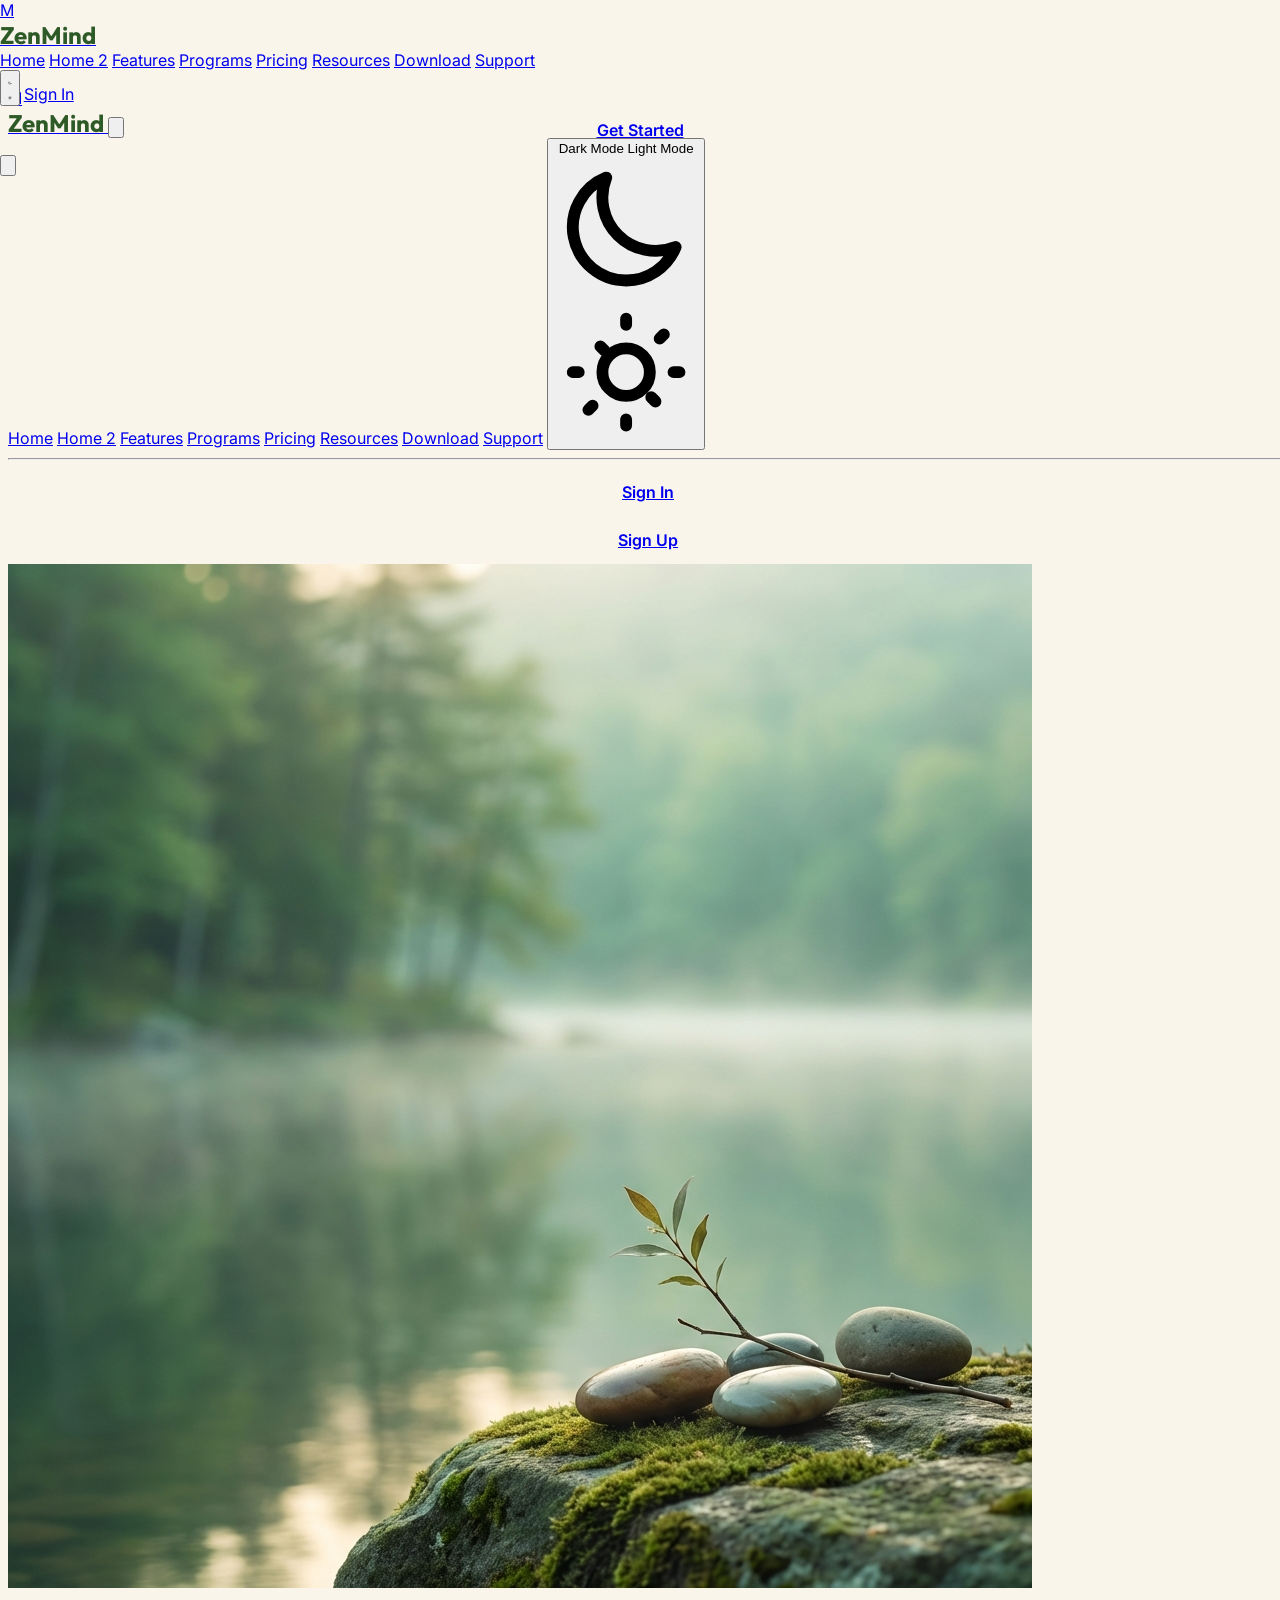
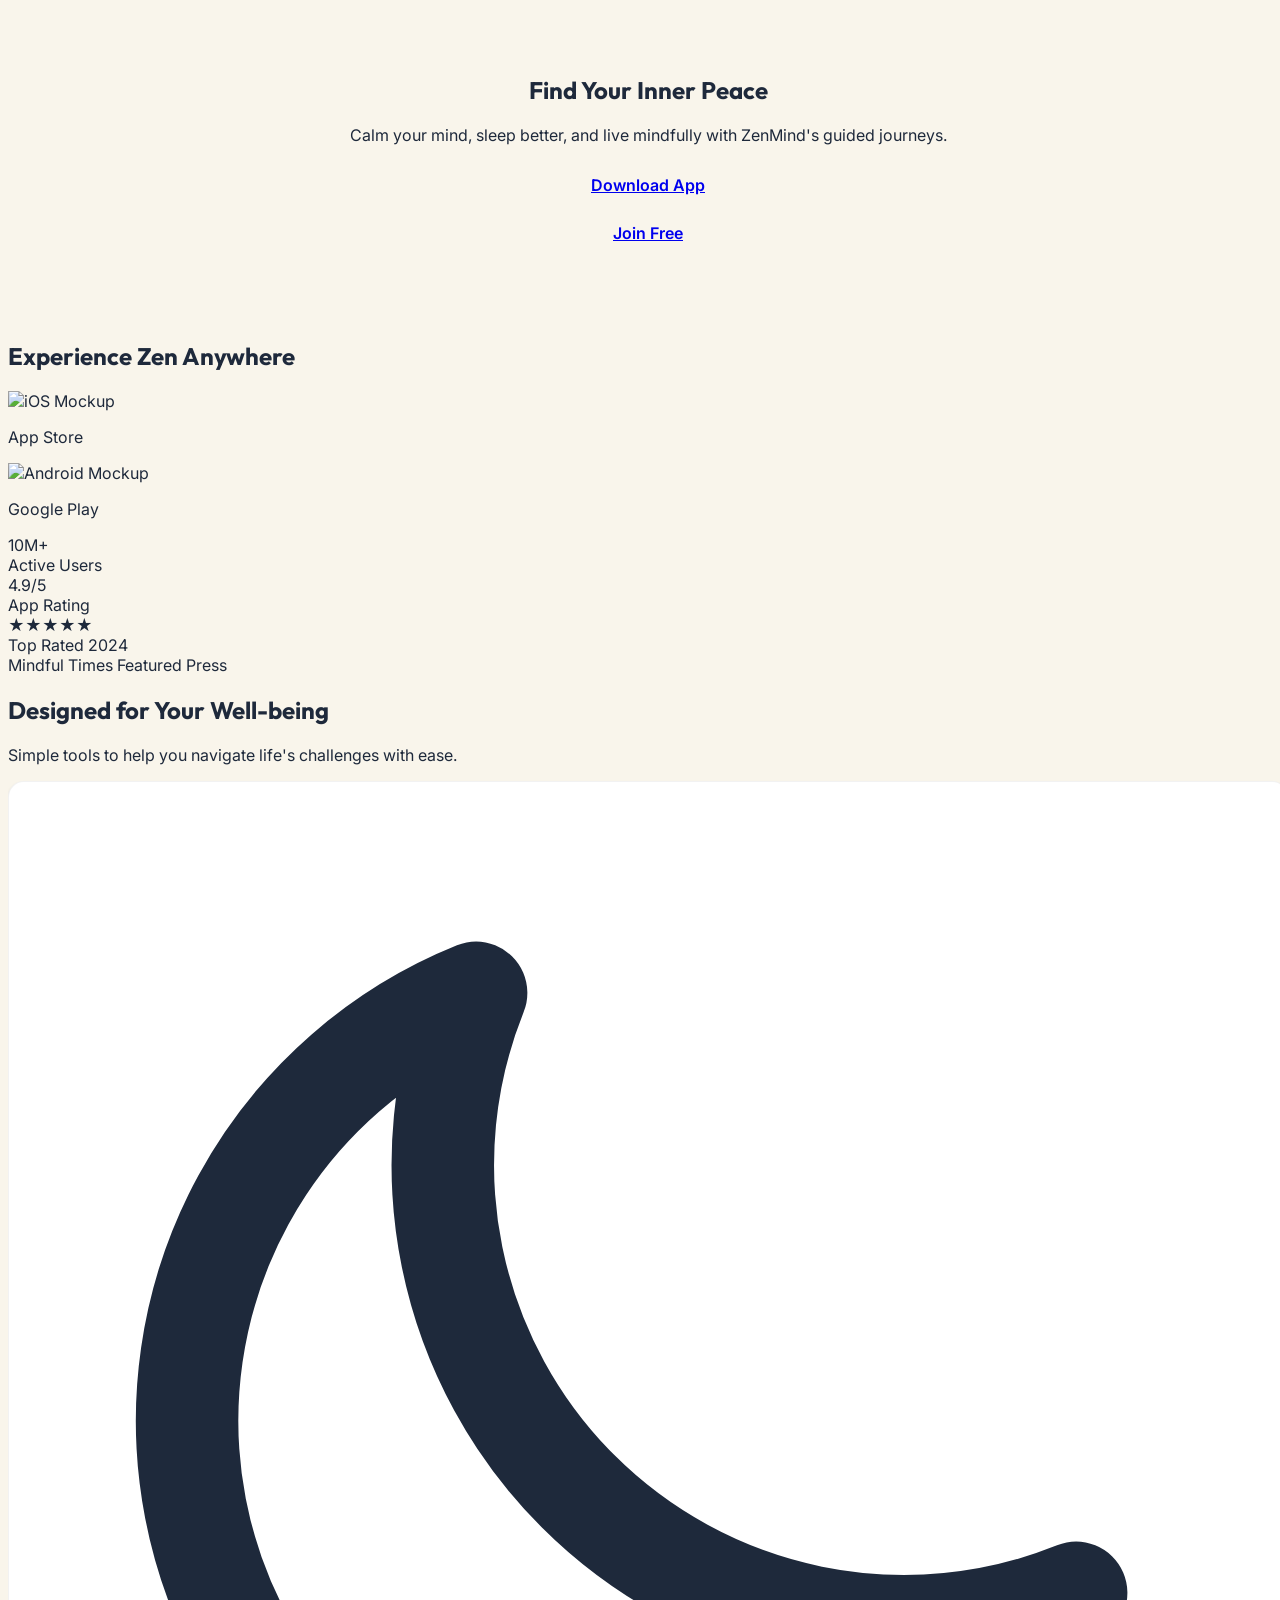
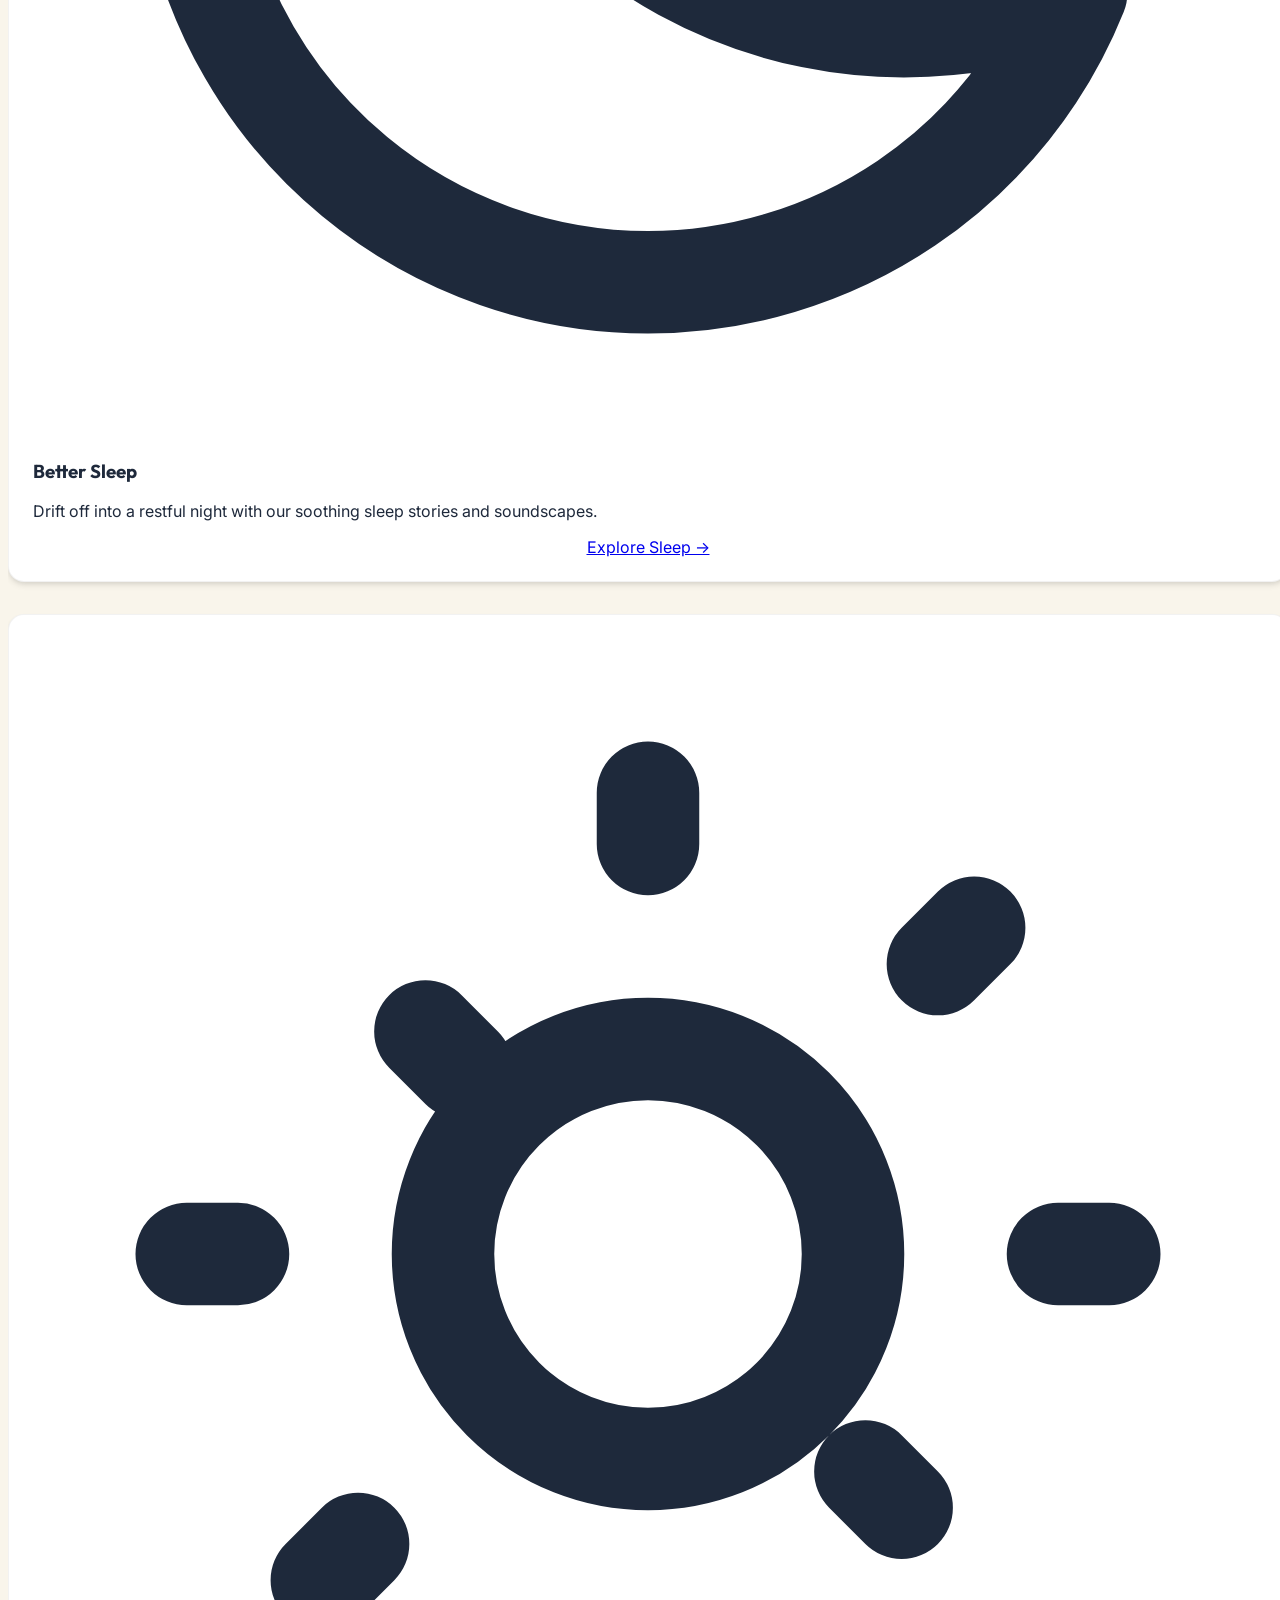
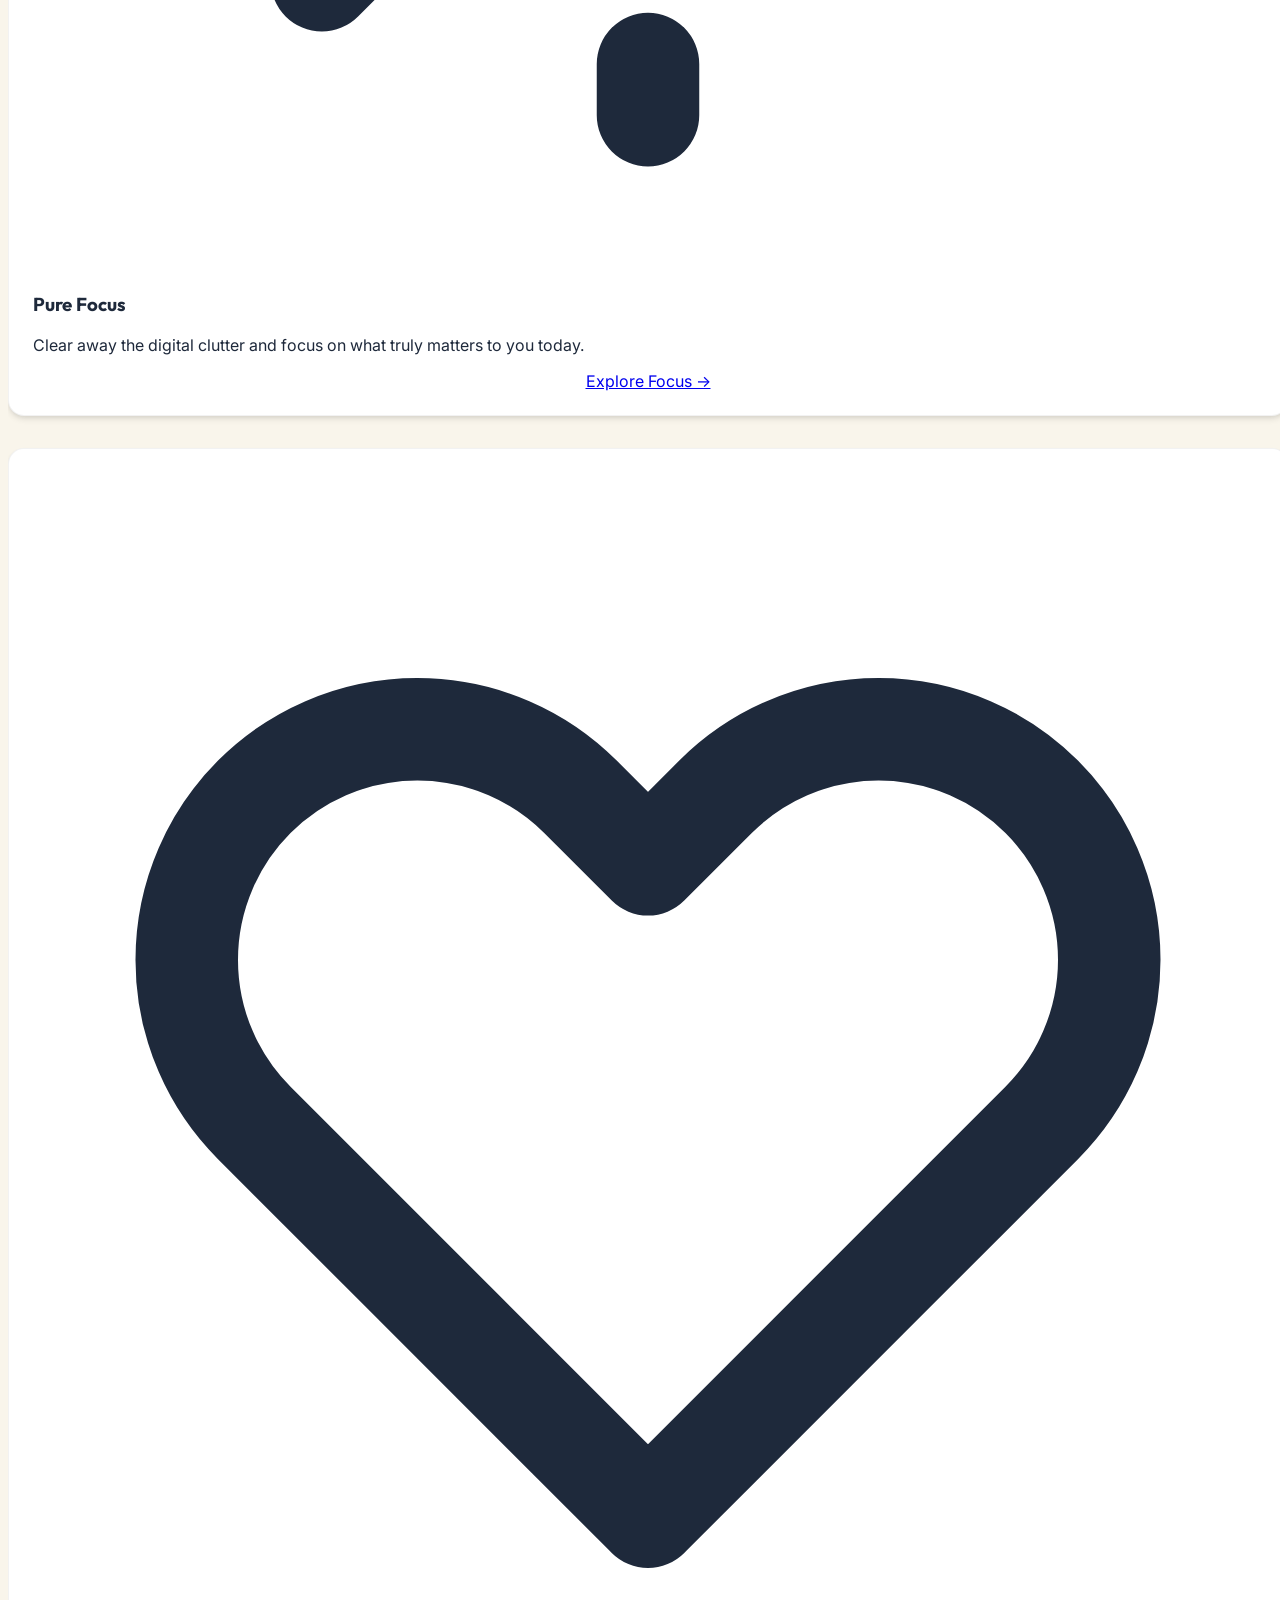
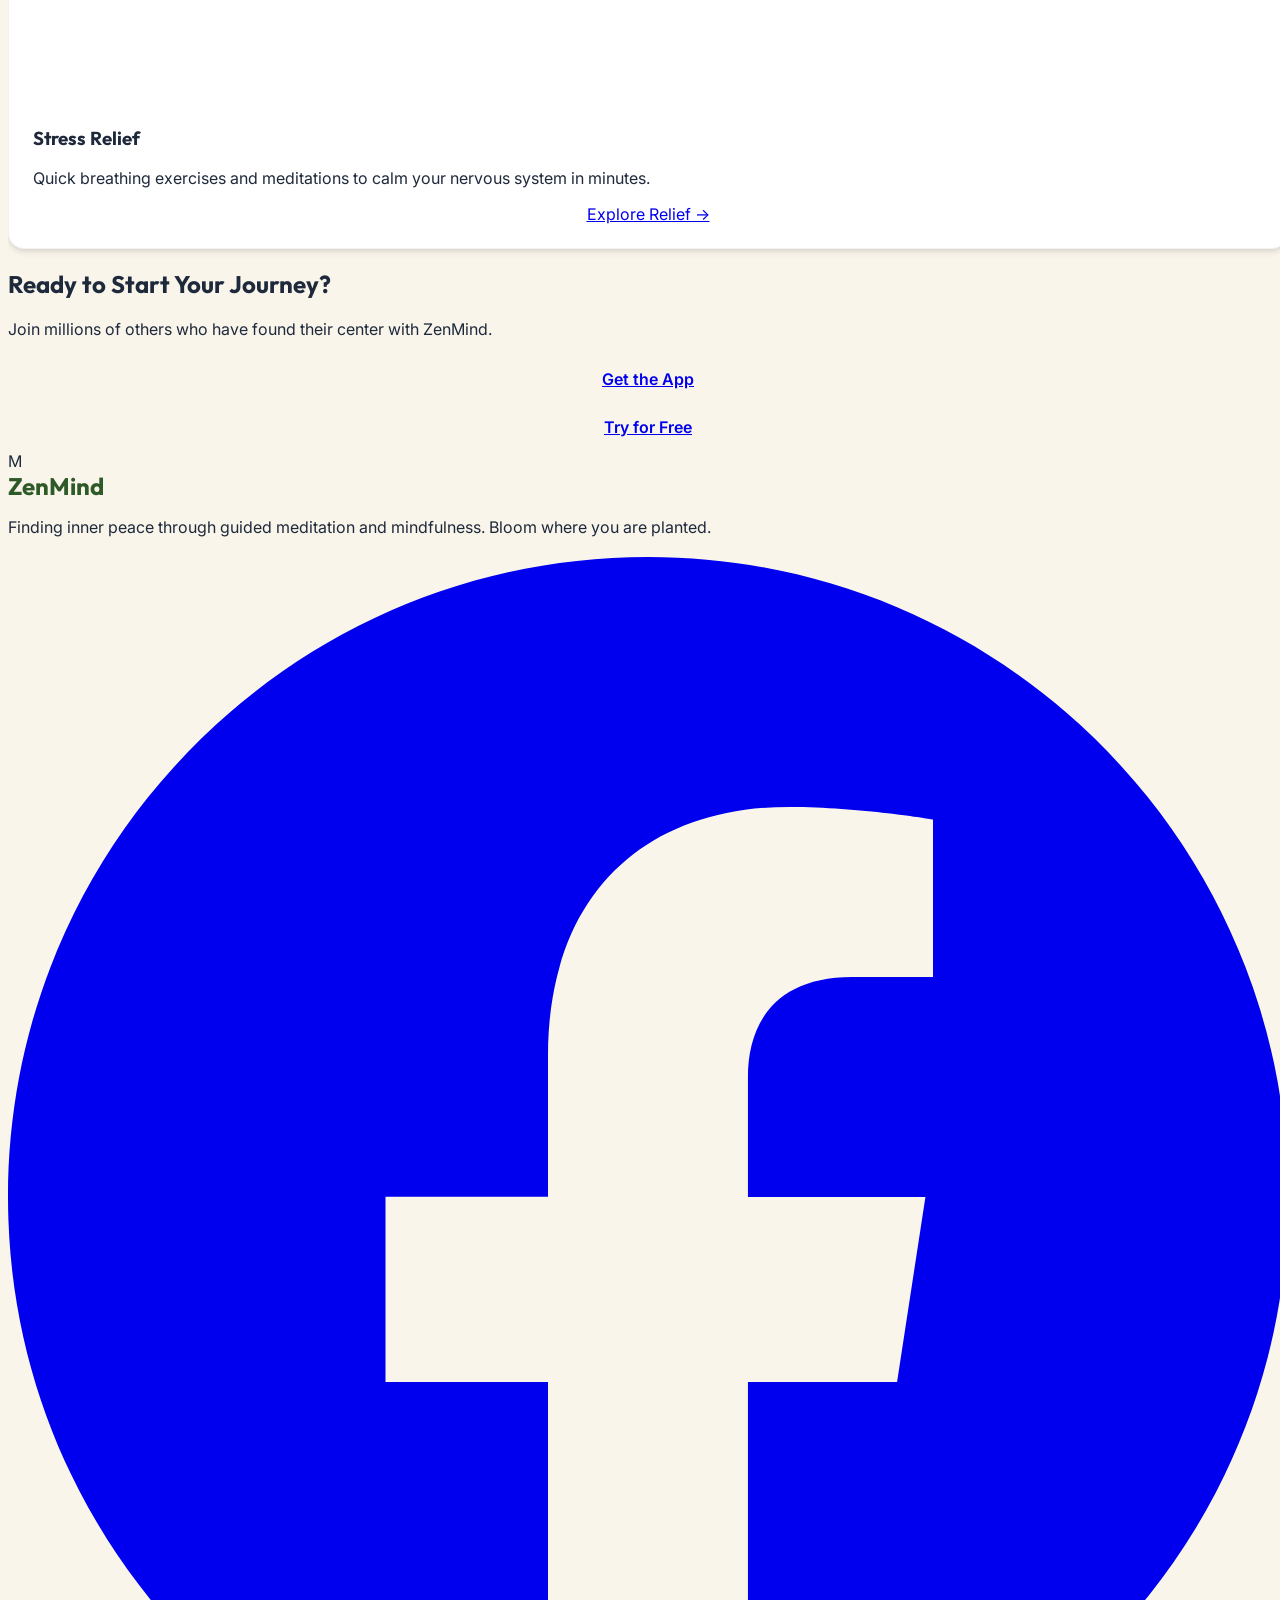
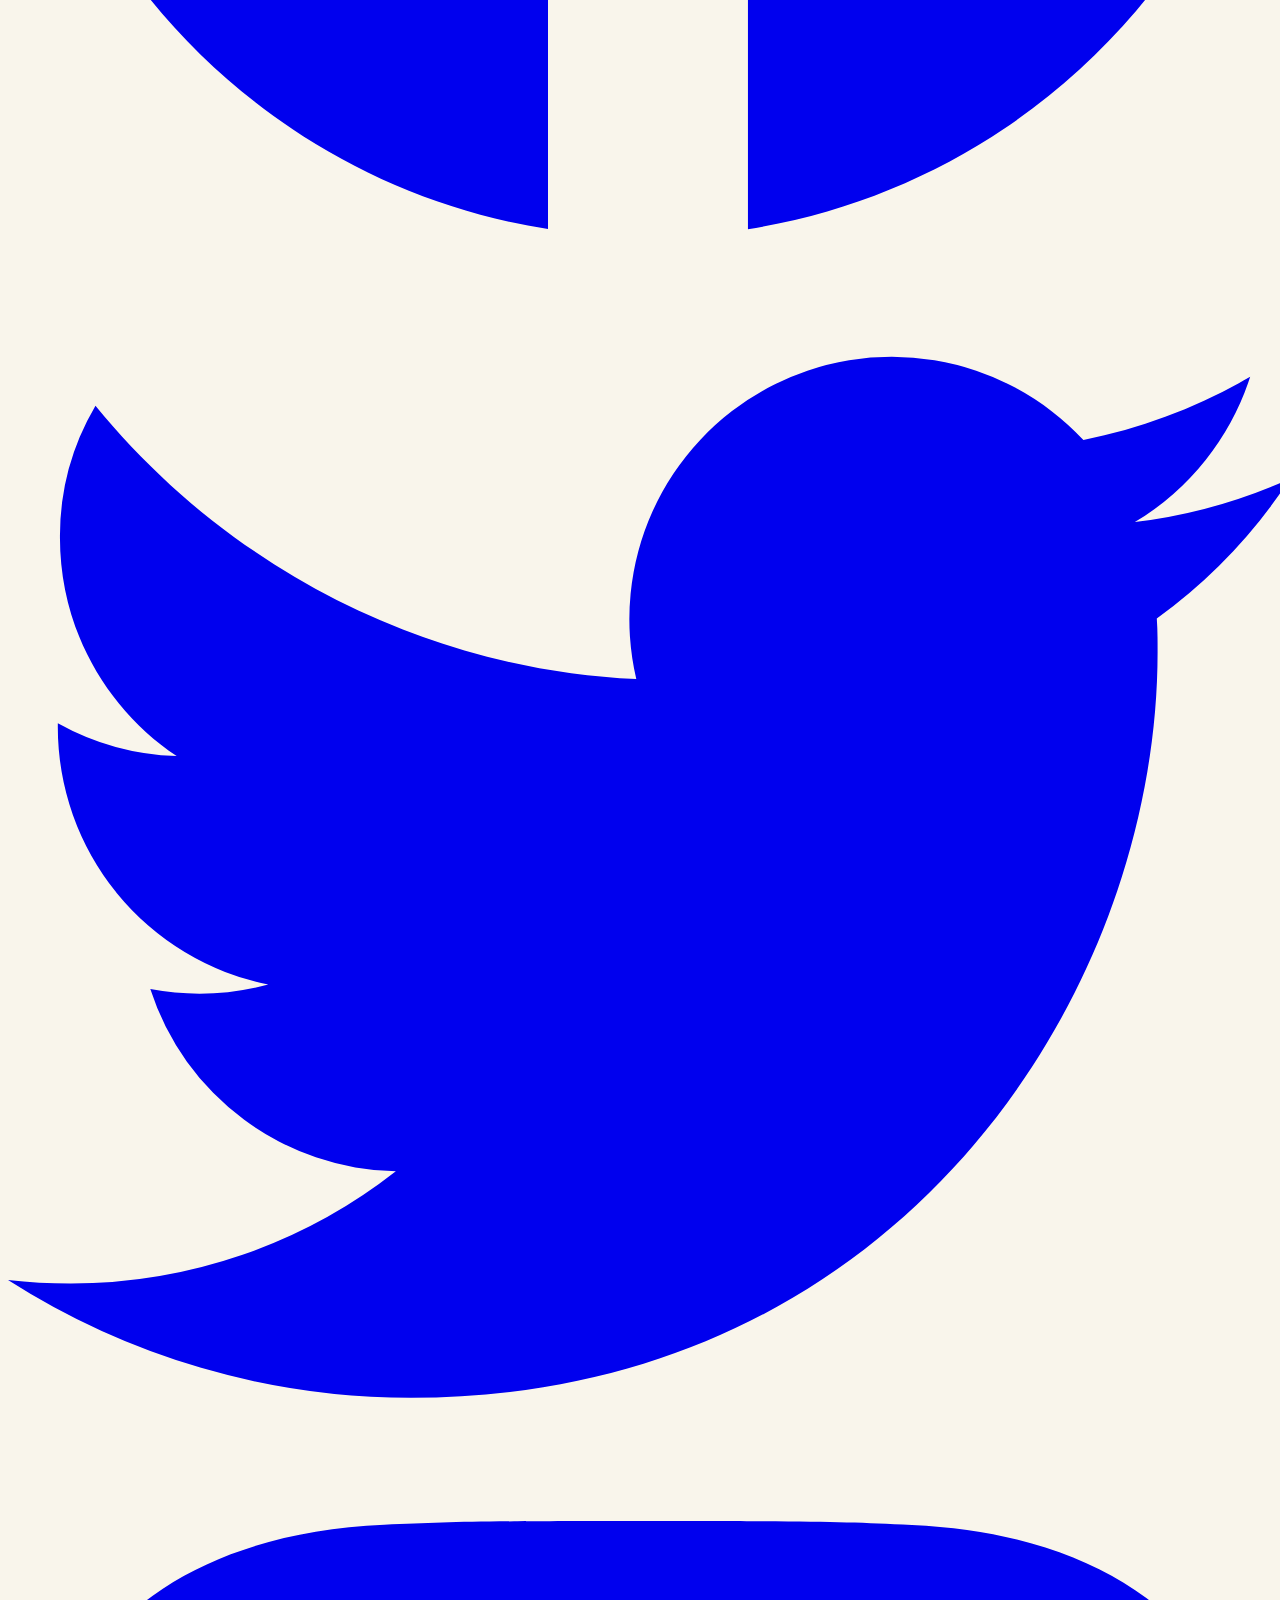
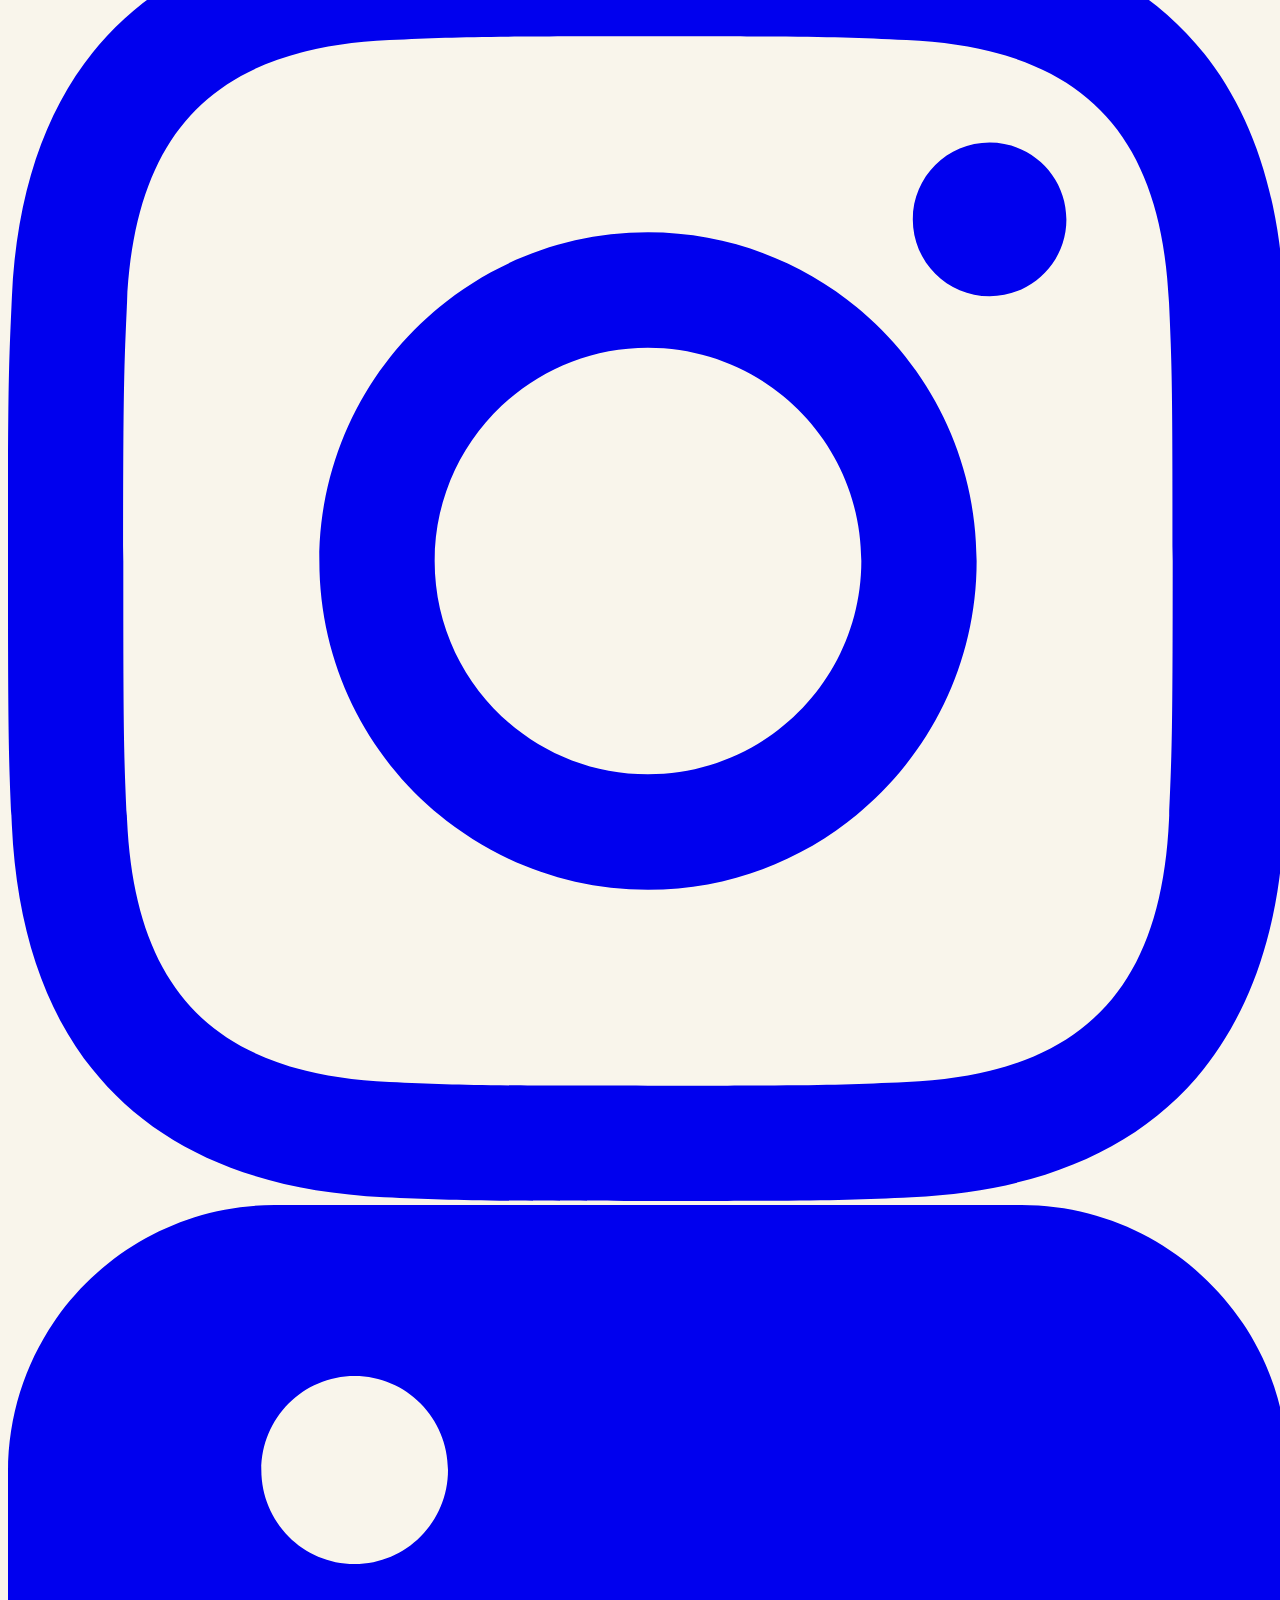
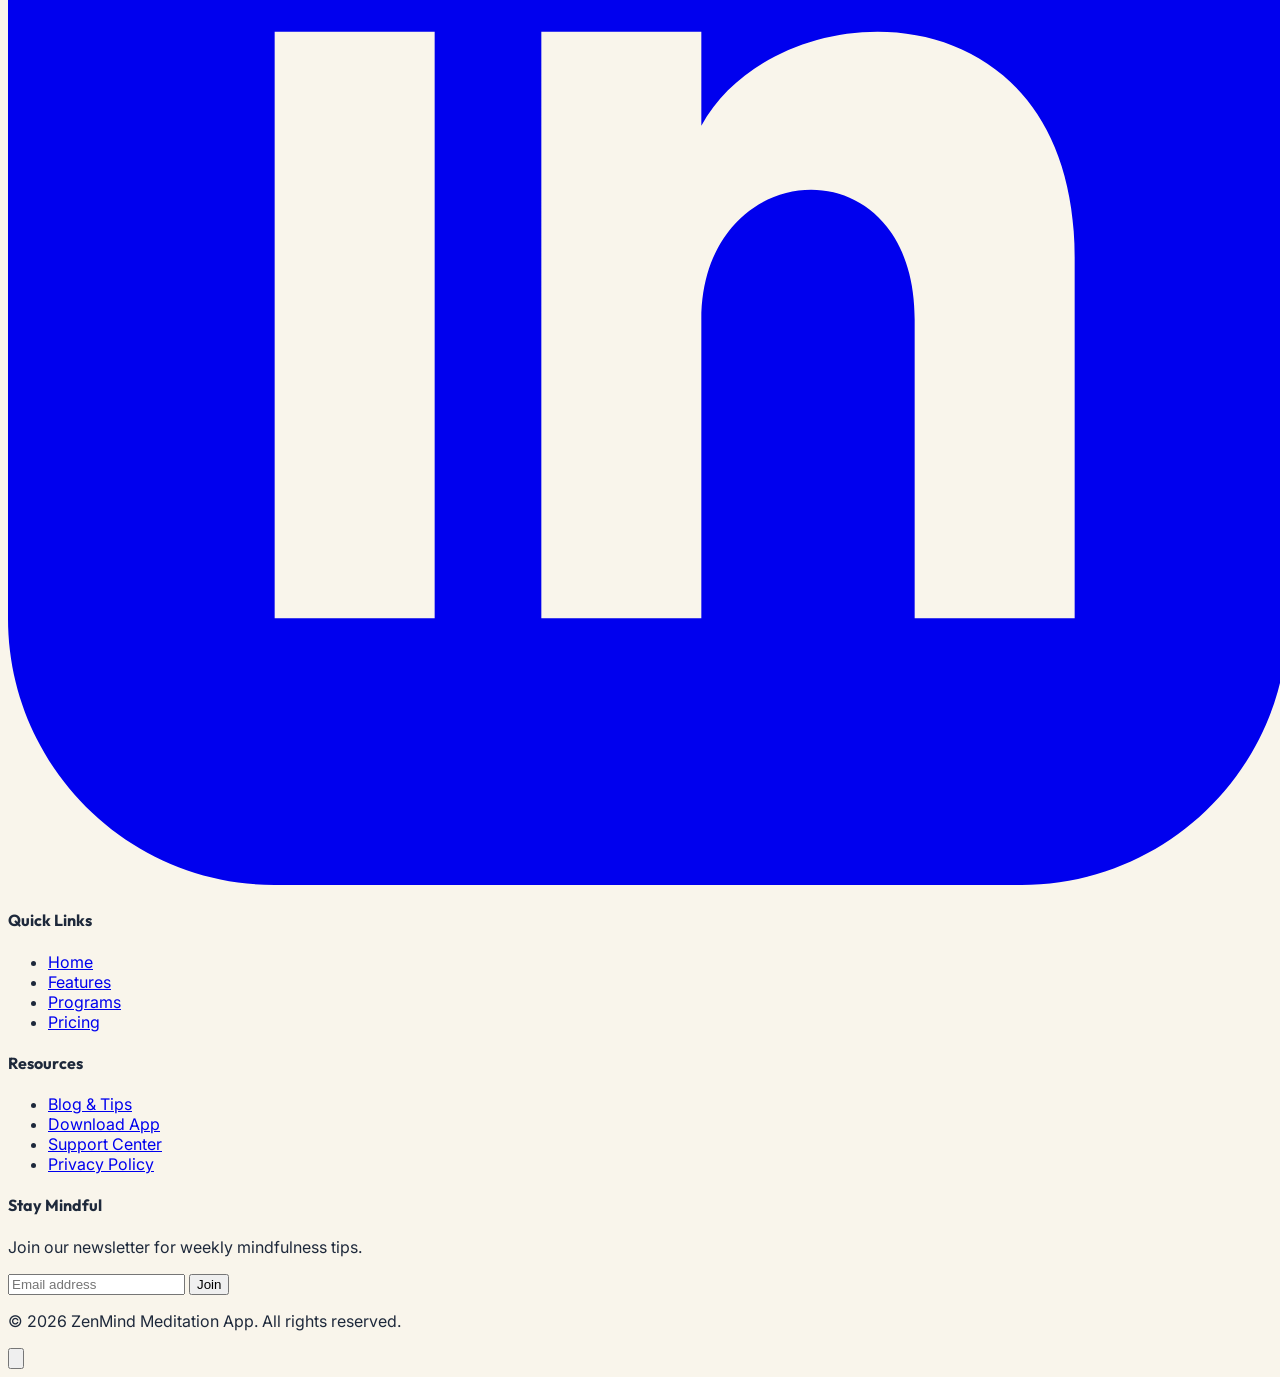
==== commit 184f9723: "i add the some changs" ====
--- a/index.html
+++ b/index.html
@@ -89,13 +89,13 @@
             <div class="max-w-7xl mx-auto px-4">
                 <div class="grid grid-cols-2 md:grid-cols-4 gap-8 text-center items-center">
                     <div>
-                        <div class="text-3xl font-bold text-zenGreen">10M+</div>
+                        <div class="text-3xl font-bold text-zenGreen dark:text-green-400">10M+</div>
                         <div
                             class="text-sm text-slate-600 dark:text-slate-400 font-semibold mt-1 uppercase tracking-wider">
                             Active Users</div>
                     </div>
                     <div>
-                        <div class="text-3xl font-bold text-zenGreen">4.9/5</div>
+                        <div class="text-3xl font-bold text-zenGreen dark:text-green-400">4.9/5</div>
                         <div
                             class="text-sm text-slate-600 dark:text-slate-400 font-semibold mt-1 uppercase tracking-wider">
                             App Rating</div>
@@ -127,7 +127,7 @@
                     <!-- Benefit 1 -->
                     <div class="card-premium flex flex-col items-center text-center group">
                         <div
-                            class="w-16 h-16 bg-blue-100 dark:bg-blue-900/30 rounded-2xl flex items-center justify-center text-blue-600 mb-6 group-hover:scale-110 transition-transform">
+                            class="w-16 h-16 bg-blue-100 dark:bg-blue-900/30 rounded-2xl flex items-center justify-center text-blue-600 dark:text-blue-400 mb-6 group-hover:scale-110 transition-transform">
                             <svg class="w-8 h-8" fill="none" stroke="currentColor" viewBox="0 0 24 24">
                                 <path stroke-linecap="round" stroke-linejoin="round" stroke-width="2"
                                     d="M20.354 15.354A9 9 0 018.646 3.646 9.003 9.003 0 0012 21a9.003 9.003 0 008.354-5.646z">
@@ -138,13 +138,14 @@
                         <p class="text-slate-600 dark:text-slate-400 mb-6 font-medium">Drift off into a restful night
                             with our soothing sleep stories and soundscapes.</p>
                         <div class="card-cta-wrapper">
-                            <a href="features.html" class="text-zenGreen font-bold hover:underline">Explore Sleep →</a>
+                            <a href="features.html"
+                                class="text-zenGreen dark:text-green-400 font-bold hover:underline">Explore Sleep →</a>
                         </div>
                     </div>
                     <!-- Benefit 2 -->
                     <div class="card-premium flex flex-col items-center text-center group">
                         <div
-                            class="w-16 h-16 bg-green-100 dark:bg-green-900/30 rounded-2xl flex items-center justify-center text-zenGreen mb-6 group-hover:scale-110 transition-transform">
+                            class="w-16 h-16 bg-green-100 dark:bg-green-900/30 rounded-2xl flex items-center justify-center text-zenGreen dark:text-green-400 mb-6 group-hover:scale-110 transition-transform">
                             <svg class="w-8 h-8" fill="none" stroke="currentColor" viewBox="0 0 24 24">
                                 <path stroke-linecap="round" stroke-linejoin="round" stroke-width="2"
                                     d="M12 3v1m0 16v1m9-9h-1M4 12H3m15.364-6.364l-.707.707M6.343 17.657l-.707.707M16.242 16.242l.707.707M7.657 7.657l.707.707M16 12a4 4 0 11-8 0 4 4 0 018 0z">
@@ -155,13 +156,14 @@
                         <p class="text-slate-600 dark:text-slate-400 mb-6 font-medium">Clear away the digital clutter
                             and focus on what truly matters to you today.</p>
                         <div class="card-cta-wrapper">
-                            <a href="features.html" class="text-zenGreen font-bold hover:underline">Explore Focus →</a>
+                            <a href="features.html"
+                                class="text-zenGreen dark:text-green-400 font-bold hover:underline">Explore Focus →</a>
                         </div>
                     </div>
                     <!-- Benefit 3 -->
                     <div class="card-premium flex flex-col items-center text-center group">
                         <div
-                            class="w-16 h-16 bg-orange-100 dark:bg-orange-900/30 rounded-2xl flex items-center justify-center text-orange-600 mb-6 group-hover:scale-110 transition-transform">
+                            class="w-16 h-16 bg-orange-100 dark:bg-orange-900/30 rounded-2xl flex items-center justify-center text-orange-600 dark:text-orange-400 mb-6 group-hover:scale-110 transition-transform">
                             <svg class="w-8 h-8" fill="none" stroke="currentColor" viewBox="0 0 24 24">
                                 <path stroke-linecap="round" stroke-linejoin="round" stroke-width="2"
                                     d="M4.318 6.318a4.5 4.5 0 000 6.364L12 20.364l7.682-7.682a4.5 4.5 0 00-6.364-6.364L12 7.636l-1.318-1.318a4.5 4.5 0 00-6.364 0z">
@@ -172,7 +174,8 @@
                         <p class="text-slate-600 dark:text-slate-400 mb-6 font-medium">Quick breathing exercises and
                             meditations to calm your nervous system in minutes.</p>
                         <div class="card-cta-wrapper">
-                            <a href="features.html" class="text-zenGreen font-bold hover:underline">Explore Relief →</a>
+                            <a href="features.html"
+                                class="text-zenGreen dark:text-green-400 font-bold hover:underline">Explore Relief →</a>
                         </div>
                     </div>
                 </div>
--- a/css/styles.css
+++ b/css/styles.css
@@ -1,18 +1,23 @@
 @import url('https://fonts.googleapis.com/css2?family=Inter:wght@300;400;500;600;700&family=Outfit:wght@400;500;600;700&display=swap');
 
 :root {
-    --brand-primary: #2D5A27; /* Zen Green */
-    --brand-secondary: #A5C9CA; /* Sky Blue */
-    --brand-accent: #E7AB79; /* Soft Peach/Orange */
-    --bg-light: #F9F5EB; /* Soft Cream */
-    --bg-dark: #1E293B; /* Deep Charcoal */
+    --brand-primary: #2D5A27;
+    /* Zen Green */
+    --brand-secondary: #A5C9CA;
+    /* Sky Blue */
+    --brand-accent: #E7AB79;
+    /* Soft Peach/Orange */
+    --bg-light: #F9F5EB;
+    /* Soft Cream */
+    --bg-dark: #1E293B;
+    /* Deep Charcoal */
     --card-light: #FFFFFF;
     --card-dark: #334155;
     --text-primary-light: #1E293B;
     --text-secondary-light: #64748B;
     --text-primary-dark: #F8FAFC;
     --text-secondary-dark: #CBD5E1;
-    
+
     /* Consistency tokens */
     --nav-height-desktop: 80px;
     --nav-height-mobile: 64px;
@@ -35,9 +40,20 @@
 body {
     font-family: 'Inter', sans-serif;
     transition: background-color var(--transition-fast), color var(--transition-fast);
+    overflow-x: hidden;
+    width: 100%;
 }
 
-h1, h2, h3, h4, .brand-font {
+html {
+    overflow-x: hidden;
+    width: 100%;
+}
+
+h1,
+h2,
+h3,
+h4,
+.brand-font {
     font-family: 'Outfit', sans-serif;
     font-weight: 700;
 }
@@ -79,6 +95,7 @@
 .hover-lift {
     transition: transform var(--transition-fast);
 }
+
 .hover-lift:hover {
     transform: translateY(-4px);
 }
@@ -93,8 +110,8 @@
     top: 0;
     left: 0;
     right: 0;
-    z-index: 50;
-    background: inherit;
+    z-index: 40;
+    /* background: inherit; Removed to allow utility classes to work */
 }
 
 /* Requirement: Center H1 and spacing */
@@ -132,4 +149,4 @@
     background-color: rgba(45, 90, 39, 0.1);
     color: var(--brand-primary);
     border-left: 4px solid var(--brand-primary);
-}
+}
